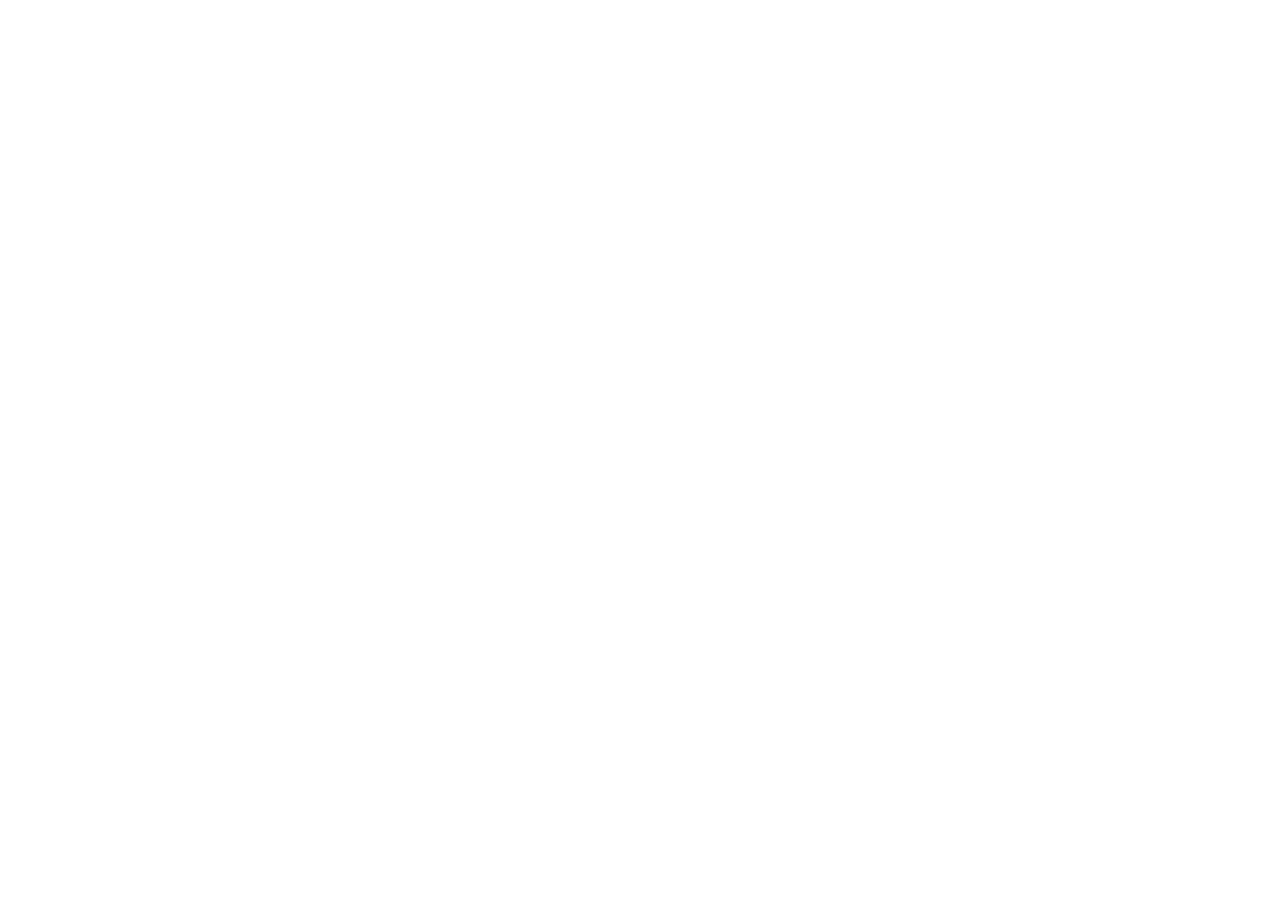
==== home/index.html @ 525e8adb "初始化了项目" ====
<!DOCTYPE html>
<html lang="en">

<head>
    <meta charset="UTF-8">
    <meta name="viewport" content="width=device-width, initial-scale=1.0">
    <title>Document</title>
</head>

<body>

</body>

</html>
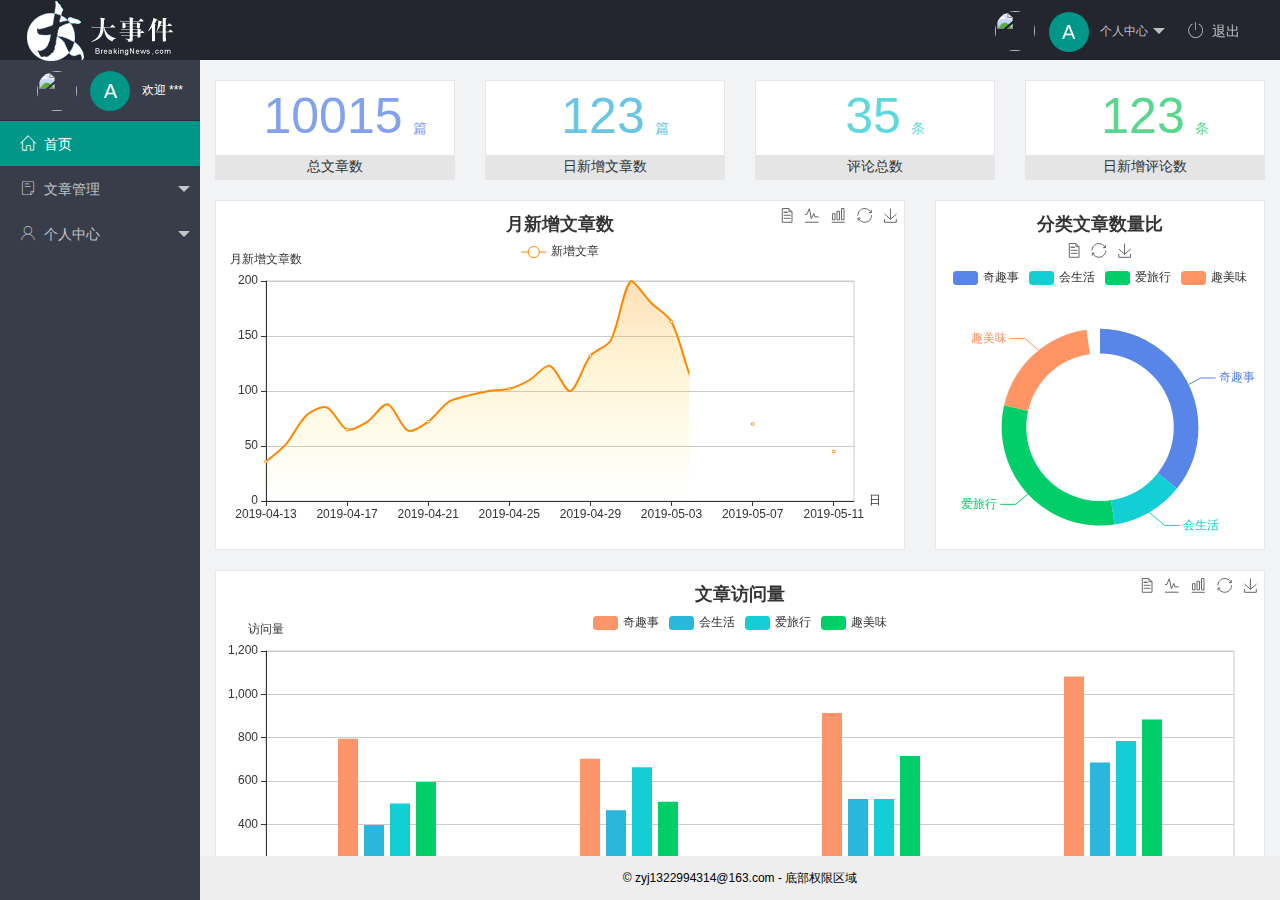
==== commit ba1bebd8: "进行了index的页面构建" ====
--- a/home/index.html
+++ b/home/index.html
@@ -4,11 +4,93 @@
 <head>
     <meta charset="UTF-8">
     <meta name="viewport" content="width=device-width, initial-scale=1.0">
-    <title>Document</title>
+    <title>后台主页</title>
+    <link rel="stylesheet" href="../assets/lib/layui/css/layui.css">
+    <link rel="stylesheet" href="../assets/fonts/iconfont.css">
+    <link rel="stylesheet" href="../assets/css/index.css">
 </head>
 
-<body>
+<body class="layui-layout-body">
+    <div class="layui-layout layui-layout-admin">
+        <div class="layui-header">
+            <div class="layui-logo">
+                <img src="../assets/images/logo.png" alt="">
+            </div>
+            <!-- 头部区域（可配合layui已有的水平导航） -->
 
+            <ul class="layui-nav layui-layout-right">
+                <li class="layui-nav-item">
+                    <a href="javascript:;" class="userinfo">
+                        <img src="http://t.cn/RCzsdCq" class="layui-nav-img">
+                        <span class="text-avatar">A</span>
+                        个人中心
+                    </a>
+                    <dl class="layui-nav-child">
+                        <dd><a href="../user/user_info.html" target="fm">基本资料</a></dd>
+                        <dd><a href=" ">更换头像</a></dd>
+                        <dd><a href="../user/user_pwd.html" target="fm">重置密码</a></dd>
+                    </dl>
+                </li>
+                <li class="layui-nav-item"><a href="javascript:;" id="btnLogout"><span
+                            class="iconfont icon-tuichu"></span>退出</a></li>
+            </ul>
+        </div>
+
+        <div class="layui-side layui-bg-black">
+
+            <div class="layui-side-scroll">
+                <div class="userinfo">
+                    <img src="http://t.cn/RCzsdCq" class="layui-nav-img">
+                    <span class="text-avatar">A</span>
+                    <span id="welcome">欢迎 ***</span>
+                </div>
+                <!-- 左侧导航区域（可配合layui已有的垂直导航） -->
+                <ul class="layui-nav layui-nav-tree" lay-shrink="all">
+                    <li class="layui-nav-item layui-this"><a href="./dashboard.html" target="fm"><span
+                                class="iconfont icon-home"></span>首页</a>
+                    </li>
+                    <li class="layui-nav-item ">
+                        <a class="" href="javascript:;"><span class="iconfont icon-16"></span>文章管理</a>
+                        <dl class="layui-nav-child">
+                            <dd><a href="javascript:;"><i class="layui-icon layui-icon-app"></i>
+                                    文章类别</a></dd>
+                            <dd><a href="javascript:;"><i class="layui-icon layui-icon-list"></i>
+                                    文章列表</a></dd>
+                            <dd><a href="javascript:;"><i class="layui-icon layui-icon-template"></i>
+                                    发布列表</a></dd>
+                        </dl>
+                    </li>
+                    <li class="layui-nav-item">
+                        <a href="javascript:;"><span class="iconfont icon-user"></span>个人中心</a>
+                        <dl class="layui-nav-child">
+                            <dd><a href="../user/user_info.html" target="fm"><i
+                                        class="layui-icon layui-icon-template-1"></i>
+                                    基本资料</a></dd>
+                            <dd><a href="javascript:;"><i class="layui-icon layui-icon-username"></i>
+                                    更换头像</a></dd>
+                            <dd><a href="../user/user_pwd.html" target="fm"><i
+                                        class="layui-icon layui-icon-password"></i>
+                                    重置密码</a></dd>
+                        </dl>
+                    </li>
+                </ul>
+            </div>
+        </div>
+
+        <div class="layui-body">
+            <!-- 内容主体区域 -->
+            <iframe src="./dashboard.html" name="fm" frameborder="0" id="fm"></iframe>
+        </div>
+
+        <div class="layui-footer layui-dibu">
+            <!-- 底部固定区域 -->
+            © zyj1322994314@163.com - 底部权限区域
+        </div>
+    </div>
+    <script src="../assets/lib/layui/layui.all.js"></script>
+    <script src="../assets/lib/jquery.js"></script>
+    <script src="../assets/js/baseApi.js"></script>
+    <script src="../assets/js/index.js"></script>
 </body>
 
 </html>--- a/assets/lib/layui/css/layui.css
+++ b/assets/lib/layui/css/layui.css
@@ -0,0 +1,2 @@
+/** layui-v2.5.5 MIT License By https://www.layui.com */
+ .layui-inline,img{display:inline-block;vertical-align:middle}h1,h2,h3,h4,h5,h6{font-weight:400}.layui-edge,.layui-header,.layui-inline,.layui-main{position:relative}.layui-body,.layui-edge,.layui-elip{overflow:hidden}.layui-btn,.layui-edge,.layui-inline,img{vertical-align:middle}.layui-btn,.layui-disabled,.layui-icon,.layui-unselect{-moz-user-select:none;-webkit-user-select:none;-ms-user-select:none}.layui-elip,.layui-form-checkbox span,.layui-form-pane .layui-form-label{text-overflow:ellipsis;white-space:nowrap}.layui-breadcrumb,.layui-tree-btnGroup{visibility:hidden}blockquote,body,button,dd,div,dl,dt,form,h1,h2,h3,h4,h5,h6,input,li,ol,p,pre,td,textarea,th,ul{margin:0;padding:0;-webkit-tap-highlight-color:rgba(0,0,0,0)}a:active,a:hover{outline:0}img{border:none}li{list-style:none}table{border-collapse:collapse;border-spacing:0}h4,h5,h6{font-size:100%}button,input,optgroup,option,select,textarea{font-family:inherit;font-size:inherit;font-style:inherit;font-weight:inherit;outline:0}pre{white-space:pre-wrap;white-space:-moz-pre-wrap;white-space:-pre-wrap;white-space:-o-pre-wrap;word-wrap:break-word}body{line-height:24px;font:14px Helvetica Neue,Helvetica,PingFang SC,Tahoma,Arial,sans-serif}hr{height:1px;margin:10px 0;border:0;clear:both}a{color:#333;text-decoration:none}a:hover{color:#777}a cite{font-style:normal;*cursor:pointer}.layui-border-box,.layui-border-box *{box-sizing:border-box}.layui-box,.layui-box *{box-sizing:content-box}.layui-clear{clear:both;*zoom:1}.layui-clear:after{content:'\20';clear:both;*zoom:1;display:block;height:0}.layui-inline{*display:inline;*zoom:1}.layui-edge{display:inline-block;width:0;height:0;border-width:6px;border-style:dashed;border-color:transparent}.layui-edge-top{top:-4px;border-bottom-color:#999;border-bottom-style:solid}.layui-edge-right{border-left-color:#999;border-left-style:solid}.layui-edge-bottom{top:2px;border-top-color:#999;border-top-style:solid}.layui-edge-left{border-right-color:#999;border-right-style:solid}.layui-disabled,.layui-disabled:hover{color:#d2d2d2!important;cursor:not-allowed!important}.layui-circle{border-radius:100%}.layui-show{display:block!important}.layui-hide{display:none!important}@font-face{font-family:layui-icon;src:url(../font/iconfont.eot?v=250);src:url(../font/iconfont.eot?v=250#iefix) format('embedded-opentype'),url(../font/iconfont.woff2?v=250) format('woff2'),url(../font/iconfont.woff?v=250) format('woff'),url(../font/iconfont.ttf?v=250) format('truetype'),url(../font/iconfont.svg?v=250#layui-icon) format('svg')}.layui-icon{font-family:layui-icon!important;font-size:16px;font-style:normal;-webkit-font-smoothing:antialiased;-moz-osx-font-smoothing:grayscale}.layui-icon-reply-fill:before{content:"\e611"}.layui-icon-set-fill:before{content:"\e614"}.layui-icon-menu-fill:before{content:"\e60f"}.layui-icon-search:before{content:"\e615"}.layui-icon-share:before{content:"\e641"}.layui-icon-set-sm:before{content:"\e620"}.layui-icon-engine:before{content:"\e628"}.layui-icon-close:before{content:"\1006"}.layui-icon-close-fill:before{content:"\1007"}.layui-icon-chart-screen:before{content:"\e629"}.layui-icon-star:before{content:"\e600"}.layui-icon-circle-dot:before{content:"\e617"}.layui-icon-chat:before{content:"\e606"}.layui-icon-release:before{content:"\e609"}.layui-icon-list:before{content:"\e60a"}.layui-icon-chart:before{content:"\e62c"}.layui-icon-ok-circle:before{content:"\1005"}.layui-icon-layim-theme:before{content:"\e61b"}.layui-icon-table:before{content:"\e62d"}.layui-icon-right:before{content:"\e602"}.layui-icon-left:before{content:"\e603"}.layui-icon-cart-simple:before{content:"\e698"}.layui-icon-face-cry:before{content:"\e69c"}.layui-icon-face-smile:before{content:"\e6af"}.layui-icon-survey:before{content:"\e6b2"}.layui-icon-tree:before{content:"\e62e"}.layui-icon-upload-circle:before{content:"\e62f"}.layui-icon-add-circle:before{content:"\e61f"}.layui-icon-download-circle:before{content:"\e601"}.layui-icon-templeate-1:before{content:"\e630"}.layui-icon-util:before{content:"\e631"}.layui-icon-face-surprised:before{content:"\e664"}.layui-icon-edit:before{content:"\e642"}.layui-icon-speaker:before{content:"\e645"}.layui-icon-down:before{content:"\e61a"}.layui-icon-file:before{content:"\e621"}.layui-icon-layouts:before{content:"\e632"}.layui-icon-rate-half:before{content:"\e6c9"}.layui-icon-add-circle-fine:before{content:"\e608"}.layui-icon-prev-circle:before{content:"\e633"}.layui-icon-read:before{content:"\e705"}.layui-icon-404:before{content:"\e61c"}.layui-icon-carousel:before{content:"\e634"}.layui-icon-help:before{content:"\e607"}.layui-icon-code-circle:before{content:"\e635"}.layui-icon-water:before{content:"\e636"}.layui-icon-username:before{content:"\e66f"}.layui-icon-find-fill:before{content:"\e670"}.layui-icon-about:before{content:"\e60b"}.layui-icon-location:before{content:"\e715"}.layui-icon-up:before{content:"\e619"}.layui-icon-pause:before{content:"\e651"}.layui-icon-date:before{content:"\e637"}.layui-icon-layim-uploadfile:before{content:"\e61d"}.layui-icon-delete:before{content:"\e640"}.layui-icon-play:before{content:"\e652"}.layui-icon-top:before{content:"\e604"}.layui-icon-friends:before{content:"\e612"}.layui-icon-refresh-3:before{content:"\e9aa"}.layui-icon-ok:before{content:"\e605"}.layui-icon-layer:before{content:"\e638"}.layui-icon-face-smile-fine:before{content:"\e60c"}.layui-icon-dollar:before{content:"\e659"}.layui-icon-group:before{content:"\e613"}.layui-icon-layim-download:before{content:"\e61e"}.layui-icon-picture-fine:before{content:"\e60d"}.layui-icon-link:before{content:"\e64c"}.layui-icon-diamond:before{content:"\e735"}.layui-icon-log:before{content:"\e60e"}.layui-icon-rate-solid:before{content:"\e67a"}.layui-icon-fonts-del:before{content:"\e64f"}.layui-icon-unlink:before{content:"\e64d"}.layui-icon-fonts-clear:before{content:"\e639"}.layui-icon-triangle-r:before{content:"\e623"}.layui-icon-circle:before{content:"\e63f"}.layui-icon-radio:before{content:"\e643"}.layui-icon-align-center:before{content:"\e647"}.layui-icon-align-right:before{content:"\e648"}.layui-icon-align-left:before{content:"\e649"}.layui-icon-loading-1:before{content:"\e63e"}.layui-icon-return:before{content:"\e65c"}.layui-icon-fonts-strong:before{content:"\e62b"}.layui-icon-upload:before{content:"\e67c"}.layui-icon-dialogue:before{content:"\e63a"}.layui-icon-video:before{content:"\e6ed"}.layui-icon-headset:before{content:"\e6fc"}.layui-icon-cellphone-fine:before{content:"\e63b"}.layui-icon-add-1:before{content:"\e654"}.layui-icon-face-smile-b:before{content:"\e650"}.layui-icon-fonts-html:before{content:"\e64b"}.layui-icon-form:before{content:"\e63c"}.layui-icon-cart:before{content:"\e657"}.layui-icon-camera-fill:before{content:"\e65d"}.layui-icon-tabs:before{content:"\e62a"}.layui-icon-fonts-code:before{content:"\e64e"}.layui-icon-fire:before{content:"\e756"}.layui-icon-set:before{content:"\e716"}.layui-icon-fonts-u:before{content:"\e646"}.layui-icon-triangle-d:before{content:"\e625"}.layui-icon-tips:before{content:"\e702"}.layui-icon-picture:before{content:"\e64a"}.layui-icon-more-vertical:before{content:"\e671"}.layui-icon-flag:before{content:"\e66c"}.layui-icon-loading:before{content:"\e63d"}.layui-icon-fonts-i:before{content:"\e644"}.layui-icon-refresh-1:before{content:"\e666"}.layui-icon-rmb:before{content:"\e65e"}.layui-icon-home:before{content:"\e68e"}.layui-icon-user:before{content:"\e770"}.layui-icon-notice:before{content:"\e667"}.layui-icon-login-weibo:before{content:"\e675"}.layui-icon-voice:before{content:"\e688"}.layui-icon-upload-drag:before{content:"\e681"}.layui-icon-login-qq:before{content:"\e676"}.layui-icon-snowflake:before{content:"\e6b1"}.layui-icon-file-b:before{content:"\e655"}.layui-icon-template:before{content:"\e663"}.layui-icon-auz:before{content:"\e672"}.layui-icon-console:before{content:"\e665"}.layui-icon-app:before{content:"\e653"}.layui-icon-prev:before{content:"\e65a"}.layui-icon-website:before{content:"\e7ae"}.layui-icon-next:before{content:"\e65b"}.layui-icon-component:before{content:"\e857"}.layui-icon-more:before{content:"\e65f"}.layui-icon-login-wechat:before{content:"\e677"}.layui-icon-shrink-right:before{content:"\e668"}.layui-icon-spread-left:before{content:"\e66b"}.layui-icon-camera:before{content:"\e660"}.layui-icon-note:before{content:"\e66e"}.layui-icon-refresh:before{content:"\e669"}.layui-icon-female:before{content:"\e661"}.layui-icon-male:before{content:"\e662"}.layui-icon-password:before{content:"\e673"}.layui-icon-senior:before{content:"\e674"}.layui-icon-theme:before{content:"\e66a"}.layui-icon-tread:before{content:"\e6c5"}.layui-icon-praise:before{content:"\e6c6"}.layui-icon-star-fill:before{content:"\e658"}.layui-icon-rate:before{content:"\e67b"}.layui-icon-template-1:before{content:"\e656"}.layui-icon-vercode:before{content:"\e679"}.layui-icon-cellphone:before{content:"\e678"}.layui-icon-screen-full:before{content:"\e622"}.layui-icon-screen-restore:before{content:"\e758"}.layui-icon-cols:before{content:"\e610"}.layui-icon-export:before{content:"\e67d"}.layui-icon-print:before{content:"\e66d"}.layui-icon-slider:before{content:"\e714"}.layui-icon-addition:before{content:"\e624"}.layui-icon-subtraction:before{content:"\e67e"}.layui-icon-service:before{content:"\e626"}.layui-icon-transfer:before{content:"\e691"}.layui-main{width:1140px;margin:0 auto}.layui-header{z-index:1000;height:60px}.layui-header a:hover{transition:all .5s;-webkit-transition:all .5s}.layui-side{position:fixed;left:0;top:0;bottom:0;z-index:999;width:200px;overflow-x:hidden}.layui-side-scroll{position:relative;width:220px;height:100%;overflow-x:hidden}.layui-body{position:absolute;left:200px;right:0;top:0;bottom:0;z-index:998;width:auto;overflow-y:auto;box-sizing:border-box}.layui-layout-body{overflow:hidden}.layui-layout-admin .layui-header{background-color:#23262E}.layui-layout-admin .layui-side{top:60px;width:200px;overflow-x:hidden}.layui-layout-admin .layui-body{position:fixed;top:60px;bottom:44px}.layui-layout-admin .layui-main{width:auto;margin:0 15px}.layui-layout-admin .layui-footer{position:fixed;left:200px;right:0;bottom:0;height:44px;line-height:44px;padding:0 15px;background-color:#eee}.layui-layout-admin .layui-logo{position:absolute;left:0;top:0;width:200px;height:100%;line-height:60px;text-align:center;color:#009688;font-size:16px}.layui-layout-admin .layui-header .layui-nav{background:0 0}.layui-layout-left{position:absolute!important;left:200px;top:0}.layui-layout-right{position:absolute!important;right:0;top:0}.layui-container{position:relative;margin:0 auto;padding:0 15px;box-sizing:border-box}.layui-fluid{position:relative;margin:0 auto;padding:0 15px}.layui-row:after,.layui-row:before{content:'';display:block;clear:both}.layui-col-lg1,.layui-col-lg10,.layui-col-lg11,.layui-col-lg12,.layui-col-lg2,.layui-col-lg3,.layui-col-lg4,.layui-col-lg5,.layui-col-lg6,.layui-col-lg7,.layui-col-lg8,.layui-col-lg9,.layui-col-md1,.layui-col-md10,.layui-col-md11,.layui-col-md12,.layui-col-md2,.layui-col-md3,.layui-col-md4,.layui-col-md5,.layui-col-md6,.layui-col-md7,.layui-col-md8,.layui-col-md9,.layui-col-sm1,.layui-col-sm10,.layui-col-sm11,.layui-col-sm12,.layui-col-sm2,.layui-col-sm3,.layui-col-sm4,.layui-col-sm5,.layui-col-sm6,.layui-col-sm7,.layui-col-sm8,.layui-col-sm9,.layui-col-xs1,.layui-col-xs10,.layui-col-xs11,.layui-col-xs12,.layui-col-xs2,.layui-col-xs3,.layui-col-xs4,.layui-col-xs5,.layui-col-xs6,.layui-col-xs7,.layui-col-xs8,.layui-col-xs9{position:relative;display:block;box-sizing:border-box}.layui-col-xs1,.layui-col-xs10,.layui-col-xs11,.layui-col-xs12,.layui-col-xs2,.layui-col-xs3,.layui-col-xs4,.layui-col-xs5,.layui-col-xs6,.layui-col-xs7,.layui-col-xs8,.layui-col-xs9{float:left}.layui-col-xs1{width:8.33333333%}.layui-col-xs2{width:16.66666667%}.layui-col-xs3{width:25%}.layui-col-xs4{width:33.33333333%}.layui-col-xs5{width:41.66666667%}.layui-col-xs6{width:50%}.layui-col-xs7{width:58.33333333%}.layui-col-xs8{width:66.66666667%}.layui-col-xs9{width:75%}.layui-col-xs10{width:83.33333333%}.layui-col-xs11{width:91.66666667%}.layui-col-xs12{width:100%}.layui-col-xs-offset1{margin-left:8.33333333%}.layui-col-xs-offset2{margin-left:16.66666667%}.layui-col-xs-offset3{margin-left:25%}.layui-col-xs-offset4{margin-left:33.33333333%}.layui-col-xs-offset5{margin-left:41.66666667%}.layui-col-xs-offset6{margin-left:50%}.layui-col-xs-offset7{margin-left:58.33333333%}.layui-col-xs-offset8{margin-left:66.66666667%}.layui-col-xs-offset9{margin-left:75%}.layui-col-xs-offset10{margin-left:83.33333333%}.layui-col-xs-offset11{margin-left:91.66666667%}.layui-col-xs-offset12{margin-left:100%}@media screen and (max-width:768px){.layui-hide-xs{display:none!important}.layui-show-xs-block{display:block!important}.layui-show-xs-inline{display:inline!important}.layui-show-xs-inline-block{display:inline-block!important}}@media screen and (min-width:768px){.layui-container{width:750px}.layui-hide-sm{display:none!important}.layui-show-sm-block{display:block!important}.layui-show-sm-inline{display:inline!important}.layui-show-sm-inline-block{display:inline-block!important}.layui-col-sm1,.layui-col-sm10,.layui-col-sm11,.layui-col-sm12,.layui-col-sm2,.layui-col-sm3,.layui-col-sm4,.layui-col-sm5,.layui-col-sm6,.layui-col-sm7,.layui-col-sm8,.layui-col-sm9{float:left}.layui-col-sm1{width:8.33333333%}.layui-col-sm2{width:16.66666667%}.layui-col-sm3{width:25%}.layui-col-sm4{width:33.33333333%}.layui-col-sm5{width:41.66666667%}.layui-col-sm6{width:50%}.layui-col-sm7{width:58.33333333%}.layui-col-sm8{width:66.66666667%}.layui-col-sm9{width:75%}.layui-col-sm10{width:83.33333333%}.layui-col-sm11{width:91.66666667%}.layui-col-sm12{width:100%}.layui-col-sm-offset1{margin-left:8.33333333%}.layui-col-sm-offset2{margin-left:16.66666667%}.layui-col-sm-offset3{margin-left:25%}.layui-col-sm-offset4{margin-left:33.33333333%}.layui-col-sm-offset5{margin-left:41.66666667%}.layui-col-sm-offset6{margin-left:50%}.layui-col-sm-offset7{margin-left:58.33333333%}.layui-col-sm-offset8{margin-left:66.66666667%}.layui-col-sm-offset9{margin-left:75%}.layui-col-sm-offset10{margin-left:83.33333333%}.layui-col-sm-offset11{margin-left:91.66666667%}.layui-col-sm-offset12{margin-left:100%}}@media screen and (min-width:992px){.layui-container{width:970px}.layui-hide-md{display:none!important}.layui-show-md-block{display:block!important}.layui-show-md-inline{display:inline!important}.layui-show-md-inline-block{display:inline-block!important}.layui-col-md1,.layui-col-md10,.layui-col-md11,.layui-col-md12,.layui-col-md2,.layui-col-md3,.layui-col-md4,.layui-col-md5,.layui-col-md6,.layui-col-md7,.layui-col-md8,.layui-col-md9{float:left}.layui-col-md1{width:8.33333333%}.layui-col-md2{width:16.66666667%}.layui-col-md3{width:25%}.layui-col-md4{width:33.33333333%}.layui-col-md5{width:41.66666667%}.layui-col-md6{width:50%}.layui-col-md7{width:58.33333333%}.layui-col-md8{width:66.66666667%}.layui-col-md9{width:75%}.layui-col-md10{width:83.33333333%}.layui-col-md11{width:91.66666667%}.layui-col-md12{width:100%}.layui-col-md-offset1{margin-left:8.33333333%}.layui-col-md-offset2{margin-left:16.66666667%}.layui-col-md-offset3{margin-left:25%}.layui-col-md-offset4{margin-left:33.33333333%}.layui-col-md-offset5{margin-left:41.66666667%}.layui-col-md-offset6{margin-left:50%}.layui-col-md-offset7{margin-left:58.33333333%}.layui-col-md-offset8{margin-left:66.66666667%}.layui-col-md-offset9{margin-left:75%}.layui-col-md-offset10{margin-left:83.33333333%}.layui-col-md-offset11{margin-left:91.66666667%}.layui-col-md-offset12{margin-left:100%}}@media screen and (min-width:1200px){.layui-container{width:1170px}.layui-hide-lg{display:none!important}.layui-show-lg-block{display:block!important}.layui-show-lg-inline{display:inline!important}.layui-show-lg-inline-block{display:inline-block!important}.layui-col-lg1,.layui-col-lg10,.layui-col-lg11,.layui-col-lg12,.layui-col-lg2,.layui-col-lg3,.layui-col-lg4,.layui-col-lg5,.layui-col-lg6,.layui-col-lg7,.layui-col-lg8,.layui-col-lg9{float:left}.layui-col-lg1{width:8.33333333%}.layui-col-lg2{width:16.66666667%}.layui-col-lg3{width:25%}.layui-col-lg4{width:33.33333333%}.layui-col-lg5{width:41.66666667%}.layui-col-lg6{width:50%}.layui-col-lg7{width:58.33333333%}.layui-col-lg8{width:66.66666667%}.layui-col-lg9{width:75%}.layui-col-lg10{width:83.33333333%}.layui-col-lg11{width:91.66666667%}.layui-col-lg12{width:100%}.layui-col-lg-offset1{margin-left:8.33333333%}.layui-col-lg-offset2{margin-left:16.66666667%}.layui-col-lg-offset3{margin-left:25%}.layui-col-lg-offset4{margin-left:33.33333333%}.layui-col-lg-offset5{margin-left:41.66666667%}.layui-col-lg-offset6{margin-left:50%}.layui-col-lg-offset7{margin-left:58.33333333%}.layui-col-lg-offset8{margin-left:66.66666667%}.layui-col-lg-offset9{margin-left:75%}.layui-col-lg-offset10{margin-left:83.33333333%}.layui-col-lg-offset11{margin-left:91.66666667%}.layui-col-lg-offset12{margin-left:100%}}.layui-col-space1{margin:-.5px}.layui-col-space1>*{padding:.5px}.layui-col-space3{margin:-1.5px}.layui-col-space3>*{padding:1.5px}.layui-col-space5{margin:-2.5px}.layui-col-space5>*{padding:2.5px}.layui-col-space8{margin:-3.5px}.layui-col-space8>*{padding:3.5px}.layui-col-space10{margin:-5px}.layui-col-space10>*{padding:5px}.layui-col-space12{margin:-6px}.layui-col-space12>*{padding:6px}.layui-col-space15{margin:-7.5px}.layui-col-space15>*{padding:7.5px}.layui-col-space18{margin:-9px}.layui-col-space18>*{padding:9px}.layui-col-space20{margin:-10px}.layui-col-space20>*{padding:10px}.layui-col-space22{margin:-11px}.layui-col-space22>*{padding:11px}.layui-col-space25{margin:-12.5px}.layui-col-space25>*{padding:12.5px}.layui-col-space30{margin:-15px}.layui-col-space30>*{padding:15px}.layui-btn,.layui-input,.layui-select,.layui-textarea,.layui-upload-button{outline:0;-webkit-appearance:none;transition:all .3s;-webkit-transition:all .3s;box-sizing:border-box}.layui-elem-quote{margin-bottom:10px;padding:15px;line-height:22px;border-left:5px solid #009688;border-radius:0 2px 2px 0;background-color:#f2f2f2}.layui-quote-nm{border-style:solid;border-width:1px 1px 1px 5px;background:0 0}.layui-elem-field{margin-bottom:10px;padding:0;border-width:1px;border-style:solid}.layui-elem-field legend{margin-left:20px;padding:0 10px;font-size:20px;font-weight:300}.layui-field-title{margin:10px 0 20px;border-width:1px 0 0}.layui-field-box{padding:10px 15px}.layui-field-title .layui-field-box{padding:10px 0}.layui-progress{position:relative;height:6px;border-radius:20px;background-color:#e2e2e2}.layui-progress-bar{position:absolute;left:0;top:0;width:0;max-width:100%;height:6px;border-radius:20px;text-align:right;background-color:#5FB878;transition:all .3s;-webkit-transition:all .3s}.layui-progress-big,.layui-progress-big .layui-progress-bar{height:18px;line-height:18px}.layui-progress-text{position:relative;top:-20px;line-height:18px;font-size:12px;color:#666}.layui-progress-big .layui-progress-text{position:static;padding:0 10px;color:#fff}.layui-collapse{border-width:1px;border-style:solid;border-radius:2px}.layui-colla-content,.layui-colla-item{border-top-width:1px;border-top-style:solid}.layui-colla-item:first-child{border-top:none}.layui-colla-title{position:relative;height:42px;line-height:42px;padding:0 15px 0 35px;color:#333;background-color:#f2f2f2;cursor:pointer;font-size:14px;overflow:hidden}.layui-colla-content{display:none;padding:10px 15px;line-height:22px;color:#666}.layui-colla-icon{position:absolute;left:15px;top:0;font-size:14px}.layui-card{margin-bottom:15px;border-radius:2px;background-color:#fff;box-shadow:0 1px 2px 0 rgba(0,0,0,.05)}.layui-card:last-child{margin-bottom:0}.layui-card-header{position:relative;height:42px;line-height:42px;padding:0 15px;border-bottom:1px solid #f6f6f6;color:#333;border-radius:2px 2px 0 0;font-size:14px}.layui-bg-black,.layui-bg-blue,.layui-bg-cyan,.layui-bg-green,.layui-bg-orange,.layui-bg-red{color:#fff!important}.layui-card-body{position:relative;padding:10px 15px;line-height:24px}.layui-card-body[pad15]{padding:15px}.layui-card-body[pad20]{padding:20px}.layui-card-body .layui-table{margin:5px 0}.layui-card .layui-tab{margin:0}.layui-panel-window{position:relative;padding:15px;border-radius:0;border-top:5px solid #E6E6E6;background-color:#fff}.layui-auxiliar-moving{position:fixed;left:0;right:0;top:0;bottom:0;width:100%;height:100%;background:0 0;z-index:9999999999}.layui-form-label,.layui-form-mid,.layui-form-select,.layui-input-block,.layui-input-inline,.layui-textarea{position:relative}.layui-bg-red{background-color:#FF5722!important}.layui-bg-orange{background-color:#FFB800!important}.layui-bg-green{background-color:#009688!important}.layui-bg-cyan{background-color:#2F4056!important}.layui-bg-blue{background-color:#1E9FFF!important}.layui-bg-black{background-color:#393D49!important}.layui-bg-gray{background-color:#eee!important;color:#666!important}.layui-badge-rim,.layui-colla-content,.layui-colla-item,.layui-collapse,.layui-elem-field,.layui-form-pane .layui-form-item[pane],.layui-form-pane .layui-form-label,.layui-input,.layui-layedit,.layui-layedit-tool,.layui-quote-nm,.layui-select,.layui-tab-bar,.layui-tab-card,.layui-tab-title,.layui-tab-title .layui-this:after,.layui-textarea{border-color:#e6e6e6}.layui-timeline-item:before,hr{background-color:#e6e6e6}.layui-text{line-height:22px;font-size:14px;color:#666}.layui-text h1,.layui-text h2,.layui-text h3{font-weight:500;color:#333}.layui-text h1{font-size:30px}.layui-text h2{font-size:24px}.layui-text h3{font-size:18px}.layui-text a:not(.layui-btn){color:#01AAED}.layui-text a:not(.layui-btn):hover{text-decoration:underline}.layui-text ul{padding:5px 0 5px 15px}.layui-text ul li{margin-top:5px;list-style-type:disc}.layui-text em,.layui-word-aux{color:#999!important;padding:0 5px!important}.layui-btn{display:inline-block;height:38px;line-height:38px;padding:0 18px;background-color:#009688;color:#fff;white-space:nowrap;text-align:center;font-size:14px;border:none;border-radius:2px;cursor:pointer}.layui-btn:hover{opacity:.8;filter:alpha(opacity=80);color:#fff}.layui-btn:active{opacity:1;filter:alpha(opacity=100)}.layui-btn+.layui-btn{margin-left:10px}.layui-btn-container{font-size:0}.layui-btn-container .layui-btn{margin-right:10px;margin-bottom:10px}.layui-btn-container .layui-btn+.layui-btn{margin-left:0}.layui-table .layui-btn-container .layui-btn{margin-bottom:9px}.layui-btn-radius{border-radius:100px}.layui-btn .layui-icon{margin-right:3px;font-size:18px;vertical-align:bottom;vertical-align:middle\9}.layui-btn-primary{border:1px solid #C9C9C9;background-color:#fff;color:#555}.layui-btn-primary:hover{border-color:#009688;color:#333}.layui-btn-normal{background-color:#1E9FFF}.layui-btn-warm{background-color:#FFB800}.layui-btn-danger{background-color:#FF5722}.layui-btn-checked{background-color:#5FB878}.layui-btn-disabled,.layui-btn-disabled:active,.layui-btn-disabled:hover{border:1px solid #e6e6e6;background-color:#FBFBFB;color:#C9C9C9;cursor:not-allowed;opacity:1}.layui-btn-lg{height:44px;line-height:44px;padding:0 25px;font-size:16px}.layui-btn-sm{height:30px;line-height:30px;padding:0 10px;font-size:12px}.layui-btn-sm i{font-size:16px!important}.layui-btn-xs{height:22px;line-height:22px;padding:0 5px;font-size:12px}.layui-btn-xs i{font-size:14px!important}.layui-btn-group{display:inline-block;vertical-align:middle;font-size:0}.layui-btn-group .layui-btn{margin-left:0!important;margin-right:0!important;border-left:1px solid rgba(255,255,255,.5);border-radius:0}.layui-btn-group .layui-btn-primary{border-left:none}.layui-btn-group .layui-btn-primary:hover{border-color:#C9C9C9;color:#009688}.layui-btn-group .layui-btn:first-child{border-left:none;border-radius:2px 0 0 2px}.layui-btn-group .layui-btn-primary:first-child{border-left:1px solid #c9c9c9}.layui-btn-group .layui-btn:last-child{border-radius:0 2px 2px 0}.layui-btn-group .layui-btn+.layui-btn{margin-left:0}.layui-btn-group+.layui-btn-group{margin-left:10px}.layui-btn-fluid{width:100%}.layui-input,.layui-select,.layui-textarea{height:38px;line-height:1.3;line-height:38px\9;border-width:1px;border-style:solid;background-color:#fff;border-radius:2px}.layui-input::-webkit-input-placeholder,.layui-select::-webkit-input-placeholder,.layui-textarea::-webkit-input-placeholder{line-height:1.3}.layui-input,.layui-textarea{display:block;width:100%;padding-left:10px}.layui-input:hover,.layui-textarea:hover{border-color:#D2D2D2!important}.layui-input:focus,.layui-textarea:focus{border-color:#C9C9C9!important}.layui-textarea{min-height:100px;height:auto;line-height:20px;padding:6px 10px;resize:vertical}.layui-select{padding:0 10px}.layui-form input[type=checkbox],.layui-form input[type=radio],.layui-form select{display:none}.layui-form [lay-ignore]{display:initial}.layui-form-item{margin-bottom:15px;clear:both;*zoom:1}.layui-form-item:after{content:'\20';clear:both;*zoom:1;display:block;height:0}.layui-form-label{float:left;display:block;padding:9px 15px;width:80px;font-weight:400;line-height:20px;text-align:right}.layui-form-label-col{display:block;float:none;padding:9px 0;line-height:20px;text-align:left}.layui-form-item .layui-inline{margin-bottom:5px;margin-right:10px}.layui-input-block{margin-left:110px;min-height:36px}.layui-input-inline{display:inline-block;vertical-align:middle}.layui-form-item .layui-input-inline{float:left;width:190px;margin-right:10px}.layui-form-text .layui-input-inline{width:auto}.layui-form-mid{float:left;display:block;padding:9px 0!important;line-height:20px;margin-right:10px}.layui-form-danger+.layui-form-select .layui-input,.layui-form-danger:focus{border-color:#FF5722!important}.layui-form-select .layui-input{padding-right:30px;cursor:pointer}.layui-form-select .layui-edge{position:absolute;right:10px;top:50%;margin-top:-3px;cursor:pointer;border-width:6px;border-top-color:#c2c2c2;border-top-style:solid;transition:all .3s;-webkit-transition:all .3s}.layui-form-select dl{display:none;position:absolute;left:0;top:42px;padding:5px 0;z-index:899;min-width:100%;border:1px solid #d2d2d2;max-height:300px;overflow-y:auto;background-color:#fff;border-radius:2px;box-shadow:0 2px 4px rgba(0,0,0,.12);box-sizing:border-box}.layui-form-select dl dd,.layui-form-select dl dt{padding:0 10px;line-height:36px;white-space:nowrap;overflow:hidden;text-overflow:ellipsis}.layui-form-select dl dt{font-size:12px;color:#999}.layui-form-select dl dd{cursor:pointer}.layui-form-select dl dd:hover{background-color:#f2f2f2;-webkit-transition:.5s all;transition:.5s all}.layui-form-select .layui-select-group dd{padding-left:20px}.layui-form-select dl dd.layui-select-tips{padding-left:10px!important;color:#999}.layui-form-select dl dd.layui-this{background-color:#5FB878;color:#fff}.layui-form-checkbox,.layui-form-select dl dd.layui-disabled{background-color:#fff}.layui-form-selected dl{display:block}.layui-form-checkbox,.layui-form-checkbox *,.layui-form-switch{display:inline-block;vertical-align:middle}.layui-form-selected .layui-edge{margin-top:-9px;-webkit-transform:rotate(180deg);transform:rotate(180deg);margin-top:-3px\9}:root .layui-form-selected .layui-edge{margin-top:-9px\0/IE9}.layui-form-selectup dl{top:auto;bottom:42px}.layui-select-none{margin:5px 0;text-align:center;color:#999}.layui-select-disabled .layui-disabled{border-color:#eee!important}.layui-select-disabled .layui-edge{border-top-color:#d2d2d2}.layui-form-checkbox{position:relative;height:30px;line-height:30px;margin-right:10px;padding-right:30px;cursor:pointer;font-size:0;-webkit-transition:.1s linear;transition:.1s linear;box-sizing:border-box}.layui-form-checkbox span{padding:0 10px;height:100%;font-size:14px;border-radius:2px 0 0 2px;background-color:#d2d2d2;color:#fff;overflow:hidden}.layui-form-checkbox:hover span{background-color:#c2c2c2}.layui-form-checkbox i{position:absolute;right:0;top:0;width:30px;height:28px;border:1px solid #d2d2d2;border-left:none;border-radius:0 2px 2px 0;color:#fff;font-size:20px;text-align:center}.layui-form-checkbox:hover i{border-color:#c2c2c2;color:#c2c2c2}.layui-form-checked,.layui-form-checked:hover{border-color:#5FB878}.layui-form-checked span,.layui-form-checked:hover span{background-color:#5FB878}.layui-form-checked i,.layui-form-checked:hover i{color:#5FB878}.layui-form-item .layui-form-checkbox{margin-top:4px}.layui-form-checkbox[lay-skin=primary]{height:auto!important;line-height:normal!important;min-width:18px;min-height:18px;border:none!important;margin-right:0;padding-left:28px;padding-right:0;background:0 0}.layui-form-checkbox[lay-skin=primary] span{padding-left:0;padding-right:15px;line-height:18px;background:0 0;color:#666}.layui-form-checkbox[lay-skin=primary] i{right:auto;left:0;width:16px;height:16px;line-height:16px;border:1px solid #d2d2d2;font-size:12px;border-radius:2px;background-color:#fff;-webkit-transition:.1s linear;transition:.1s linear}.layui-form-checkbox[lay-skin=primary]:hover i{border-color:#5FB878;color:#fff}.layui-form-checked[lay-skin=primary] i{border-color:#5FB878!important;background-color:#5FB878;color:#fff}.layui-checkbox-disbaled[lay-skin=primary] span{background:0 0!important;color:#c2c2c2}.layui-checkbox-disbaled[lay-skin=primary]:hover i{border-color:#d2d2d2}.layui-form-item .layui-form-checkbox[lay-skin=primary]{margin-top:10px}.layui-form-switch{position:relative;height:22px;line-height:22px;min-width:35px;padding:0 5px;margin-top:8px;border:1px solid #d2d2d2;border-radius:20px;cursor:pointer;background-color:#fff;-webkit-transition:.1s linear;transition:.1s linear}.layui-form-switch i{position:absolute;left:5px;top:3px;width:16px;height:16px;border-radius:20px;background-color:#d2d2d2;-webkit-transition:.1s linear;transition:.1s linear}.layui-form-switch em{position:relative;top:0;width:25px;margin-left:21px;padding:0!important;text-align:center!important;color:#999!important;font-style:normal!important;font-size:12px}.layui-form-onswitch{border-color:#5FB878;background-color:#5FB878}.layui-checkbox-disbaled,.layui-checkbox-disbaled i{border-color:#e2e2e2!important}.layui-form-onswitch i{left:100%;margin-left:-21px;background-color:#fff}.layui-form-onswitch em{margin-left:5px;margin-right:21px;color:#fff!important}.layui-checkbox-disbaled span{background-color:#e2e2e2!important}.layui-checkbox-disbaled:hover i{color:#fff!important}[lay-radio]{display:none}.layui-form-radio,.layui-form-radio *{display:inline-block;vertical-align:middle}.layui-form-radio{line-height:28px;margin:6px 10px 0 0;padding-right:10px;cursor:pointer;font-size:0}.layui-form-radio *{font-size:14px}.layui-form-radio>i{margin-right:8px;font-size:22px;color:#c2c2c2}.layui-form-radio>i:hover,.layui-form-radioed>i{color:#5FB878}.layui-radio-disbaled>i{color:#e2e2e2!important}.layui-form-pane .layui-form-label{width:110px;padding:8px 15px;height:38px;line-height:20px;border-width:1px;border-style:solid;border-radius:2px 0 0 2px;text-align:center;background-color:#FBFBFB;overflow:hidden;box-sizing:border-box}.layui-form-pane .layui-input-inline{margin-left:-1px}.layui-form-pane .layui-input-block{margin-left:110px;left:-1px}.layui-form-pane .layui-input{border-radius:0 2px 2px 0}.layui-form-pane .layui-form-text .layui-form-label{float:none;width:100%;border-radius:2px;box-sizing:border-box;text-align:left}.layui-form-pane .layui-form-text .layui-input-inline{display:block;margin:0;top:-1px;clear:both}.layui-form-pane .layui-form-text .layui-input-block{margin:0;left:0;top:-1px}.layui-form-pane .layui-form-text .layui-textarea{min-height:100px;border-radius:0 0 2px 2px}.layui-form-pane .layui-form-checkbox{margin:4px 0 4px 10px}.layui-form-pane .layui-form-radio,.layui-form-pane .layui-form-switch{margin-top:6px;margin-left:10px}.layui-form-pane .layui-form-item[pane]{position:relative;border-width:1px;border-style:solid}.layui-form-pane .layui-form-item[pane] .layui-form-label{position:absolute;left:0;top:0;height:100%;border-width:0 1px 0 0}.layui-form-pane .layui-form-item[pane] .layui-input-inline{margin-left:110px}@media screen and (max-width:450px){.layui-form-item .layui-form-label{text-overflow:ellipsis;overflow:hidden;white-space:nowrap}.layui-form-item .layui-inline{display:block;margin-right:0;margin-bottom:20px;clear:both}.layui-form-item .layui-inline:after{content:'\20';clear:both;display:block;height:0}.layui-form-item .layui-input-inline{display:block;float:none;left:-3px;width:auto;margin:0 0 10px 112px}.layui-form-item .layui-input-inline+.layui-form-mid{margin-left:110px;top:-5px;padding:0}.layui-form-item .layui-form-checkbox{margin-right:5px;margin-bottom:5px}}.layui-layedit{border-width:1px;border-style:solid;border-radius:2px}.layui-layedit-tool{padding:3px 5px;border-bottom-width:1px;border-bottom-style:solid;font-size:0}.layedit-tool-fixed{position:fixed;top:0;border-top:1px solid #e2e2e2}.layui-layedit-tool .layedit-tool-mid,.layui-layedit-tool .layui-icon{display:inline-block;vertical-align:middle;text-align:center;font-size:14px}.layui-layedit-tool .layui-icon{position:relative;width:32px;height:30px;line-height:30px;margin:3px 5px;color:#777;cursor:pointer;border-radius:2px}.layui-layedit-tool .layui-icon:hover{color:#393D49}.layui-layedit-tool .layui-icon:active{color:#000}.layui-layedit-tool .layedit-tool-active{background-color:#e2e2e2;color:#000}.layui-layedit-tool .layui-disabled,.layui-layedit-tool .layui-disabled:hover{color:#d2d2d2;cursor:not-allowed}.layui-layedit-tool .layedit-tool-mid{width:1px;height:18px;margin:0 10px;background-color:#d2d2d2}.layedit-tool-html{width:50px!important;font-size:30px!important}.layedit-tool-b,.layedit-tool-code,.layedit-tool-help{font-size:16px!important}.layedit-tool-d,.layedit-tool-face,.layedit-tool-image,.layedit-tool-unlink{font-size:18px!important}.layedit-tool-image input{position:absolute;font-size:0;left:0;top:0;width:100%;height:100%;opacity:.01;filter:Alpha(opacity=1);cursor:pointer}.layui-layedit-iframe iframe{display:block;width:100%}#LAY_layedit_code{overflow:hidden}.layui-laypage{display:inline-block;*display:inline;*zoom:1;vertical-align:middle;margin:10px 0;font-size:0}.layui-laypage>a:first-child,.layui-laypage>a:first-child em{border-radius:2px 0 0 2px}.layui-laypage>a:last-child,.layui-laypage>a:last-child em{border-radius:0 2px 2px 0}.layui-laypage>:first-child{margin-left:0!important}.layui-laypage>:last-child{margin-right:0!important}.layui-laypage a,.layui-laypage button,.layui-laypage input,.layui-laypage select,.layui-laypage span{border:1px solid #e2e2e2}.layui-laypage a,.layui-laypage span{display:inline-block;*display:inline;*zoom:1;vertical-align:middle;padding:0 15px;height:28px;line-height:28px;margin:0 -1px 5px 0;background-color:#fff;color:#333;font-size:12px}.layui-flow-more a *,.layui-laypage input,.layui-table-view select[lay-ignore]{display:inline-block}.layui-laypage a:hover{color:#009688}.layui-laypage em{font-style:normal}.layui-laypage .layui-laypage-spr{color:#999;font-weight:700}.layui-laypage a{text-decoration:none}.layui-laypage .layui-laypage-curr{position:relative}.layui-laypage .layui-laypage-curr em{position:relative;color:#fff}.layui-laypage .layui-laypage-curr .layui-laypage-em{position:absolute;left:-1px;top:-1px;padding:1px;width:100%;height:100%;background-color:#009688}.layui-laypage-em{border-radius:2px}.layui-laypage-next em,.layui-laypage-prev em{font-family:Sim sun;font-size:16px}.layui-laypage .layui-laypage-count,.layui-laypage .layui-laypage-limits,.layui-laypage .layui-laypage-refresh,.layui-laypage .layui-laypage-skip{margin-left:10px;margin-right:10px;padding:0;border:none}.layui-laypage .layui-laypage-limits,.layui-laypage .layui-laypage-refresh{vertical-align:top}.layui-laypage .layui-laypage-refresh i{font-size:18px;cursor:pointer}.layui-laypage select{height:22px;padding:3px;border-radius:2px;cursor:pointer}.layui-laypage .layui-laypage-skip{height:30px;line-height:30px;color:#999}.layui-laypage button,.layui-laypage input{height:30px;line-height:30px;border-radius:2px;vertical-align:top;background-color:#fff;box-sizing:border-box}.layui-laypage input{width:40px;margin:0 10px;padding:0 3px;text-align:center}.layui-laypage input:focus,.layui-laypage select:focus{border-color:#009688!important}.layui-laypage button{margin-left:10px;padding:0 10px;cursor:pointer}.layui-table,.layui-table-view{margin:10px 0}.layui-flow-more{margin:10px 0;text-align:center;color:#999;font-size:14px}.layui-flow-more a{height:32px;line-height:32px}.layui-flow-more a *{vertical-align:top}.layui-flow-more a cite{padding:0 20px;border-radius:3px;background-color:#eee;color:#333;font-style:normal}.layui-flow-more a cite:hover{opacity:.8}.layui-flow-more a i{font-size:30px;color:#737383}.layui-table{width:100%;background-color:#fff;color:#666}.layui-table tr{transition:all .3s;-webkit-transition:all .3s}.layui-table th{text-align:left;font-weight:400}.layui-table tbody tr:hover,.layui-table thead tr,.layui-table-click,.layui-table-header,.layui-table-hover,.layui-table-mend,.layui-table-patch,.layui-table-tool,.layui-table-total,.layui-table-total tr,.layui-table[lay-even] tr:nth-child(even){background-color:#f2f2f2}.layui-table td,.layui-table th,.layui-table-col-set,.layui-table-fixed-r,.layui-table-grid-down,.layui-table-header,.layui-table-page,.layui-table-tips-main,.layui-table-tool,.layui-table-total,.layui-table-view,.layui-table[lay-skin=line],.layui-table[lay-skin=row]{border-width:1px;border-style:solid;border-color:#e6e6e6}.layui-table td,.layui-table th{position:relative;padding:9px 15px;min-height:20px;line-height:20px;font-size:14px}.layui-table[lay-skin=line] td,.layui-table[lay-skin=line] th{border-width:0 0 1px}.layui-table[lay-skin=row] td,.layui-table[lay-skin=row] th{border-width:0 1px 0 0}.layui-table[lay-skin=nob] td,.layui-table[lay-skin=nob] th{border:none}.layui-table img{max-width:100px}.layui-table[lay-size=lg] td,.layui-table[lay-size=lg] th{padding:15px 30px}.layui-table-view .layui-table[lay-size=lg] .layui-table-cell{height:40px;line-height:40px}.layui-table[lay-size=sm] td,.layui-table[lay-size=sm] th{font-size:12px;padding:5px 10px}.layui-table-view .layui-table[lay-size=sm] .layui-table-cell{height:20px;line-height:20px}.layui-table[lay-data]{display:none}.layui-table-box{position:relative;overflow:hidden}.layui-table-view .layui-table{position:relative;width:auto;margin:0}.layui-table-view .layui-table[lay-skin=line]{border-width:0 1px 0 0}.layui-table-view .layui-table[lay-skin=row]{border-width:0 0 1px}.layui-table-view .layui-table td,.layui-table-view .layui-table th{padding:5px 0;border-top:none;border-left:none}.layui-table-view .layui-table th.layui-unselect .layui-table-cell span{cursor:pointer}.layui-table-view .layui-table td{cursor:default}.layui-table-view .layui-table td[data-edit=text]{cursor:text}.layui-table-view .layui-form-checkbox[lay-skin=primary] i{width:18px;height:18px}.layui-table-view .layui-form-radio{line-height:0;padding:0}.layui-table-view .layui-form-radio>i{margin:0;font-size:20px}.layui-table-init{position:absolute;left:0;top:0;width:100%;height:100%;text-align:center;z-index:110}.layui-table-init .layui-icon{position:absolute;left:50%;top:50%;margin:-15px 0 0 -15px;font-size:30px;color:#c2c2c2}.layui-table-header{border-width:0 0 1px;overflow:hidden}.layui-table-header .layui-table{margin-bottom:-1px}.layui-table-tool .layui-inline[lay-event]{position:relative;width:26px;height:26px;padding:5px;line-height:16px;margin-right:10px;text-align:center;color:#333;border:1px solid #ccc;cursor:pointer;-webkit-transition:.5s all;transition:.5s all}.layui-table-tool .layui-inline[lay-event]:hover{border:1px solid #999}.layui-table-tool-temp{padding-right:120px}.layui-table-tool-self{position:absolute;right:17px;top:10px}.layui-table-tool .layui-table-tool-self .layui-inline[lay-event]{margin:0 0 0 10px}.layui-table-tool-panel{position:absolute;top:29px;left:-1px;padding:5px 0;min-width:150px;min-height:40px;border:1px solid #d2d2d2;text-align:left;overflow-y:auto;background-color:#fff;box-shadow:0 2px 4px rgba(0,0,0,.12)}.layui-table-cell,.layui-table-tool-panel li{overflow:hidden;text-overflow:ellipsis;white-space:nowrap}.layui-table-tool-panel li{padding:0 10px;line-height:30px;-webkit-transition:.5s all;transition:.5s all}.layui-table-tool-panel li .layui-form-checkbox[lay-skin=primary]{width:100%;padding-left:28px}.layui-table-tool-panel li:hover{background-color:#f2f2f2}.layui-table-tool-panel li .layui-form-checkbox[lay-skin=primary] i{position:absolute;left:0;top:0}.layui-table-tool-panel li .layui-form-checkbox[lay-skin=primary] span{padding:0}.layui-table-tool .layui-table-tool-self .layui-table-tool-panel{left:auto;right:-1px}.layui-table-col-set{position:absolute;right:0;top:0;width:20px;height:100%;border-width:0 0 0 1px;background-color:#fff}.layui-table-sort{width:10px;height:20px;margin-left:5px;cursor:pointer!important}.layui-table-sort .layui-edge{position:absolute;left:5px;border-width:5px}.layui-table-sort .layui-table-sort-asc{top:3px;border-top:none;border-bottom-style:solid;border-bottom-color:#b2b2b2}.layui-table-sort .layui-table-sort-asc:hover{border-bottom-color:#666}.layui-table-sort .layui-table-sort-desc{bottom:5px;border-bottom:none;border-top-style:solid;border-top-color:#b2b2b2}.layui-table-sort .layui-table-sort-desc:hover{border-top-color:#666}.layui-table-sort[lay-sort=asc] .layui-table-sort-asc{border-bottom-color:#000}.layui-table-sort[lay-sort=desc] .layui-table-sort-desc{border-top-color:#000}.layui-table-cell{height:28px;line-height:28px;padding:0 15px;position:relative;box-sizing:border-box}.layui-table-cell .layui-form-checkbox[lay-skin=primary]{top:-1px;padding:0}.layui-table-cell .layui-table-link{color:#01AAED}.laytable-cell-checkbox,.laytable-cell-numbers,.laytable-cell-radio,.laytable-cell-space{padding:0;text-align:center}.layui-table-body{position:relative;overflow:auto;margin-right:-1px;margin-bottom:-1px}.layui-table-body .layui-none{line-height:26px;padding:15px;text-align:center;color:#999}.layui-table-fixed{position:absolute;left:0;top:0;z-index:101}.layui-table-fixed .layui-table-body{overflow:hidden}.layui-table-fixed-l{box-shadow:0 -1px 8px rgba(0,0,0,.08)}.layui-table-fixed-r{left:auto;right:-1px;border-width:0 0 0 1px;box-shadow:-1px 0 8px rgba(0,0,0,.08)}.layui-table-fixed-r .layui-table-header{position:relative;overflow:visible}.layui-table-mend{position:absolute;right:-49px;top:0;height:100%;width:50px}.layui-table-tool{position:relative;z-index:890;width:100%;min-height:50px;line-height:30px;padding:10px 15px;border-width:0 0 1px}.layui-table-tool .layui-btn-container{margin-bottom:-10px}.layui-table-page,.layui-table-total{border-width:1px 0 0;margin-bottom:-1px;overflow:hidden}.layui-table-page{position:relative;width:100%;padding:7px 7px 0;height:41px;font-size:12px;white-space:nowrap}.layui-table-page>div{height:26px}.layui-table-page .layui-laypage{margin:0}.layui-table-page .layui-laypage a,.layui-table-page .layui-laypage span{height:26px;line-height:26px;margin-bottom:10px;border:none;background:0 0}.layui-table-page .layui-laypage a,.layui-table-page .layui-laypage span.layui-laypage-curr{padding:0 12px}.layui-table-page .layui-laypage span{margin-left:0;padding:0}.layui-table-page .layui-laypage .layui-laypage-prev{margin-left:-7px!important}.layui-table-page .layui-laypage .layui-laypage-curr .layui-laypage-em{left:0;top:0;padding:0}.layui-table-page .layui-laypage button,.layui-table-page .layui-laypage input{height:26px;line-height:26px}.layui-table-page .layui-laypage input{width:40px}.layui-table-page .layui-laypage button{padding:0 10px}.layui-table-page select{height:18px}.layui-table-patch .layui-table-cell{padding:0;width:30px}.layui-table-edit{position:absolute;left:0;top:0;width:100%;height:100%;padding:0 14px 1px;border-radius:0;box-shadow:1px 1px 20px rgba(0,0,0,.15)}.layui-table-edit:focus{border-color:#5FB878!important}select.layui-table-edit{padding:0 0 0 10px;border-color:#C9C9C9}.layui-table-view .layui-form-checkbox,.layui-table-view .layui-form-radio,.layui-table-view .layui-form-switch{top:0;margin:0;box-sizing:content-box}.layui-table-view .layui-form-checkbox{top:-1px;height:26px;line-height:26px}.layui-table-view .layui-form-checkbox i{height:26px}.layui-table-grid .layui-table-cell{overflow:visible}.layui-table-grid-down{position:absolute;top:0;right:0;width:26px;height:100%;padding:5px 0;border-width:0 0 0 1px;text-align:center;background-color:#fff;color:#999;cursor:pointer}.layui-table-grid-down .layui-icon{position:absolute;top:50%;left:50%;margin:-8px 0 0 -8px}.layui-table-grid-down:hover{background-color:#fbfbfb}body .layui-table-tips .layui-layer-content{background:0 0;padding:0;box-shadow:0 1px 6px rgba(0,0,0,.12)}.layui-table-tips-main{margin:-44px 0 0 -1px;max-height:150px;padding:8px 15px;font-size:14px;overflow-y:scroll;background-color:#fff;color:#666}.layui-table-tips-c{position:absolute;right:-3px;top:-13px;width:20px;height:20px;padding:3px;cursor:pointer;background-color:#666;border-radius:50%;color:#fff}.layui-table-tips-c:hover{background-color:#777}.layui-table-tips-c:before{position:relative;right:-2px}.layui-upload-file{display:none!important;opacity:.01;filter:Alpha(opacity=1)}.layui-upload-drag,.layui-upload-form,.layui-upload-wrap{display:inline-block}.layui-upload-list{margin:10px 0}.layui-upload-choose{padding:0 10px;color:#999}.layui-upload-drag{position:relative;padding:30px;border:1px dashed #e2e2e2;background-color:#fff;text-align:center;cursor:pointer;color:#999}.layui-upload-drag .layui-icon{font-size:50px;color:#009688}.layui-upload-drag[lay-over]{border-color:#009688}.layui-upload-iframe{position:absolute;width:0;height:0;border:0;visibility:hidden}.layui-upload-wrap{position:relative;vertical-align:middle}.layui-upload-wrap .layui-upload-file{display:block!important;position:absolute;left:0;top:0;z-index:10;font-size:100px;width:100%;height:100%;opacity:.01;filter:Alpha(opacity=1);cursor:pointer}.layui-transfer-active,.layui-transfer-box{display:inline-block;vertical-align:middle}.layui-transfer-box,.layui-transfer-header,.layui-transfer-search{border-width:0;border-style:solid;border-color:#e6e6e6}.layui-transfer-box{position:relative;border-width:1px;width:200px;height:360px;border-radius:2px;background-color:#fff}.layui-transfer-box .layui-form-checkbox{width:100%;margin:0!important}.layui-transfer-header{height:38px;line-height:38px;padding:0 10px;border-bottom-width:1px}.layui-transfer-search{position:relative;padding:10px;border-bottom-width:1px}.layui-transfer-search .layui-input{height:32px;padding-left:30px;font-size:12px}.layui-transfer-search .layui-icon-search{position:absolute;left:20px;top:50%;margin-top:-8px;color:#666}.layui-transfer-active{margin:0 15px}.layui-transfer-active .layui-btn{display:block;margin:0;padding:0 15px;background-color:#5FB878;border-color:#5FB878;color:#fff}.layui-transfer-active .layui-btn-disabled{background-color:#FBFBFB;border-color:#e6e6e6;color:#C9C9C9}.layui-transfer-active .layui-btn:first-child{margin-bottom:15px}.layui-transfer-active .layui-btn .layui-icon{margin:0;font-size:14px!important}.layui-transfer-data{padding:5px 0;overflow:auto}.layui-transfer-data li{height:32px;line-height:32px;padding:0 10px}.layui-transfer-data li:hover{background-color:#f2f2f2;transition:.5s all}.layui-transfer-data .layui-none{padding:15px 10px;text-align:center;color:#999}.layui-nav{position:relative;padding:0 20px;background-color:#393D49;color:#fff;border-radius:2px;font-size:0;box-sizing:border-box}.layui-nav *{font-size:14px}.layui-nav .layui-nav-item{position:relative;display:inline-block;*display:inline;*zoom:1;vertical-align:middle;line-height:60px}.layui-nav .layui-nav-item a{display:block;padding:0 20px;color:#fff;color:rgba(255,255,255,.7);transition:all .3s;-webkit-transition:all .3s}.layui-nav .layui-this:after,.layui-nav-bar,.layui-nav-tree .layui-nav-itemed:after{position:absolute;left:0;top:0;width:0;height:5px;background-color:#5FB878;transition:all .2s;-webkit-transition:all .2s}.layui-nav-bar{z-index:1000}.layui-nav .layui-nav-item a:hover,.layui-nav .layui-this a{color:#fff}.layui-nav .layui-this:after{content:'';top:auto;bottom:0;width:100%}.layui-nav-img{width:30px;height:30px;margin-right:10px;border-radius:50%}.layui-nav .layui-nav-more{content:'';width:0;height:0;border-style:solid dashed dashed;border-color:#fff transparent transparent;overflow:hidden;cursor:pointer;transition:all .2s;-webkit-transition:all .2s;position:absolute;top:50%;right:3px;margin-top:-3px;border-width:6px;border-top-color:rgba(255,255,255,.7)}.layui-nav .layui-nav-mored,.layui-nav-itemed>a .layui-nav-more{margin-top:-9px;border-style:dashed dashed solid;border-color:transparent transparent #fff}.layui-nav-child{display:none;position:absolute;left:0;top:65px;min-width:100%;line-height:36px;padding:5px 0;box-shadow:0 2px 4px rgba(0,0,0,.12);border:1px solid #d2d2d2;background-color:#fff;z-index:100;border-radius:2px;white-space:nowrap}.layui-nav .layui-nav-child a{color:#333}.layui-nav .layui-nav-child a:hover{background-color:#f2f2f2;color:#000}.layui-nav-child dd{position:relative}.layui-nav .layui-nav-child dd.layui-this a,.layui-nav-child dd.layui-this{background-color:#5FB878;color:#fff}.layui-nav-child dd.layui-this:after{display:none}.layui-nav-tree{width:200px;padding:0}.layui-nav-tree .layui-nav-item{display:block;width:100%;line-height:45px}.layui-nav-tree .layui-nav-item a{position:relative;height:45px;line-height:45px;text-overflow:ellipsis;overflow:hidden;white-space:nowrap}.layui-nav-tree .layui-nav-item a:hover{background-color:#4E5465}.layui-nav-tree .layui-nav-bar{width:5px;height:0;background-color:#009688}.layui-nav-tree .layui-nav-child dd.layui-this,.layui-nav-tree .layui-nav-child dd.layui-this a,.layui-nav-tree .layui-this,.layui-nav-tree .layui-this>a,.layui-nav-tree .layui-this>a:hover{background-color:#009688;color:#fff}.layui-nav-tree .layui-this:after{display:none}.layui-nav-itemed>a,.layui-nav-tree .layui-nav-title a,.layui-nav-tree .layui-nav-title a:hover{color:#fff!important}.layui-nav-tree .layui-nav-child{position:relative;z-index:0;top:0;border:none;box-shadow:none}.layui-nav-tree .layui-nav-child a{height:40px;line-height:40px;color:#fff;color:rgba(255,255,255,.7)}.layui-nav-tree .layui-nav-child,.layui-nav-tree .layui-nav-child a:hover{background:0 0;color:#fff}.layui-nav-tree .layui-nav-more{right:10px}.layui-nav-itemed>.layui-nav-child{display:block;padding:0;background-color:rgba(0,0,0,.3)!important}.layui-nav-itemed>.layui-nav-child>.layui-this>.layui-nav-child{display:block}.layui-nav-side{position:fixed;top:0;bottom:0;left:0;overflow-x:hidden;z-index:999}.layui-bg-blue .layui-nav-bar,.layui-bg-blue .layui-nav-itemed:after,.layui-bg-blue .layui-this:after{background-color:#93D1FF}.layui-bg-blue .layui-nav-child dd.layui-this{background-color:#1E9FFF}.layui-bg-blue .layui-nav-itemed>a,.layui-nav-tree.layui-bg-blue .layui-nav-title a,.layui-nav-tree.layui-bg-blue .layui-nav-title a:hover{background-color:#007DDB!important}.layui-breadcrumb{font-size:0}.layui-breadcrumb>*{font-size:14px}.layui-breadcrumb a{color:#999!important}.layui-breadcrumb a:hover{color:#5FB878!important}.layui-breadcrumb a cite{color:#666;font-style:normal}.layui-breadcrumb span[lay-separator]{margin:0 10px;color:#999}.layui-tab{margin:10px 0;text-align:left!important}.layui-tab[overflow]>.layui-tab-title{overflow:hidden}.layui-tab-title{position:relative;left:0;height:40px;white-space:nowrap;font-size:0;border-bottom-width:1px;border-bottom-style:solid;transition:all .2s;-webkit-transition:all .2s}.layui-tab-title li{display:inline-block;*display:inline;*zoom:1;vertical-align:middle;font-size:14px;transition:all .2s;-webkit-transition:all .2s;position:relative;line-height:40px;min-width:65px;padding:0 15px;text-align:center;cursor:pointer}.layui-tab-title li a{display:block}.layui-tab-title .layui-this{color:#000}.layui-tab-title .layui-this:after{position:absolute;left:0;top:0;content:'';width:100%;height:41px;border-width:1px;border-style:solid;border-bottom-color:#fff;border-radius:2px 2px 0 0;box-sizing:border-box;pointer-events:none}.layui-tab-bar{position:absolute;right:0;top:0;z-index:10;width:30px;height:39px;line-height:39px;border-width:1px;border-style:solid;border-radius:2px;text-align:center;background-color:#fff;cursor:pointer}.layui-tab-bar .layui-icon{position:relative;display:inline-block;top:3px;transition:all .3s;-webkit-transition:all .3s}.layui-tab-item{display:none}.layui-tab-more{padding-right:30px;height:auto!important;white-space:normal!important}.layui-tab-more li.layui-this:after{border-bottom-color:#e2e2e2;border-radius:2px}.layui-tab-more .layui-tab-bar .layui-icon{top:-2px;top:3px\9;-webkit-transform:rotate(180deg);transform:rotate(180deg)}:root .layui-tab-more .layui-tab-bar .layui-icon{top:-2px\0/IE9}.layui-tab-content{padding:10px}.layui-tab-title li .layui-tab-close{position:relative;display:inline-block;width:18px;height:18px;line-height:20px;margin-left:8px;top:1px;text-align:center;font-size:14px;color:#c2c2c2;transition:all .2s;-webkit-transition:all .2s}.layui-tab-title li .layui-tab-close:hover{border-radius:2px;background-color:#FF5722;color:#fff}.layui-tab-brief>.layui-tab-title .layui-this{color:#009688}.layui-tab-brief>.layui-tab-more li.layui-this:after,.layui-tab-brief>.layui-tab-title .layui-this:after{border:none;border-radius:0;border-bottom:2px solid #5FB878}.layui-tab-brief[overflow]>.layui-tab-title .layui-this:after{top:-1px}.layui-tab-card{border-width:1px;border-style:solid;border-radius:2px;box-shadow:0 2px 5px 0 rgba(0,0,0,.1)}.layui-tab-card>.layui-tab-title{background-color:#f2f2f2}.layui-tab-card>.layui-tab-title li{margin-right:-1px;margin-left:-1px}.layui-tab-card>.layui-tab-title .layui-this{background-color:#fff}.layui-tab-card>.layui-tab-title .layui-this:after{border-top:none;border-width:1px;border-bottom-color:#fff}.layui-tab-card>.layui-tab-title .layui-tab-bar{height:40px;line-height:40px;border-radius:0;border-top:none;border-right:none}.layui-tab-card>.layui-tab-more .layui-this{background:0 0;color:#5FB878}.layui-tab-card>.layui-tab-more .layui-this:after{border:none}.layui-timeline{padding-left:5px}.layui-timeline-item{position:relative;padding-bottom:20px}.layui-timeline-axis{position:absolute;left:-5px;top:0;z-index:10;width:20px;height:20px;line-height:20px;background-color:#fff;color:#5FB878;border-radius:50%;text-align:center;cursor:pointer}.layui-timeline-axis:hover{color:#FF5722}.layui-timeline-item:before{content:'';position:absolute;left:5px;top:0;z-index:0;width:1px;height:100%}.layui-timeline-item:last-child:before{display:none}.layui-timeline-item:first-child:before{display:block}.layui-timeline-content{padding-left:25px}.layui-timeline-title{position:relative;margin-bottom:10px}.layui-badge,.layui-badge-dot,.layui-badge-rim{position:relative;display:inline-block;padding:0 6px;font-size:12px;text-align:center;background-color:#FF5722;color:#fff;border-radius:2px}.layui-badge{height:18px;line-height:18px}.layui-badge-dot{width:8px;height:8px;padding:0;border-radius:50%}.layui-badge-rim{height:18px;line-height:18px;border-width:1px;border-style:solid;background-color:#fff;color:#666}.layui-btn .layui-badge,.layui-btn .layui-badge-dot{margin-left:5px}.layui-nav .layui-badge,.layui-nav .layui-badge-dot{position:absolute;top:50%;margin:-8px 6px 0}.layui-tab-title .layui-badge,.layui-tab-title .layui-badge-dot{left:5px;top:-2px}.layui-carousel{position:relative;left:0;top:0;background-color:#f8f8f8}.layui-carousel>[carousel-item]{position:relative;width:100%;height:100%;overflow:hidden}.layui-carousel>[carousel-item]:before{position:absolute;content:'\e63d';left:50%;top:50%;width:100px;line-height:20px;margin:-10px 0 0 -50px;text-align:center;color:#c2c2c2;font-family:layui-icon!important;font-size:30px;font-style:normal;-webkit-font-smoothing:antialiased;-moz-osx-font-smoothing:grayscale}.layui-carousel>[carousel-item]>*{display:none;position:absolute;left:0;top:0;width:100%;height:100%;background-color:#f8f8f8;transition-duration:.3s;-webkit-transition-duration:.3s}.layui-carousel-updown>*{-webkit-transition:.3s ease-in-out up;transition:.3s ease-in-out up}.layui-carousel-arrow{display:none\9;opacity:0;position:absolute;left:10px;top:50%;margin-top:-18px;width:36px;height:36px;line-height:36px;text-align:center;font-size:20px;border:0;border-radius:50%;background-color:rgba(0,0,0,.2);color:#fff;-webkit-transition-duration:.3s;transition-duration:.3s;cursor:pointer}.layui-carousel-arrow[lay-type=add]{left:auto!important;right:10px}.layui-carousel:hover .layui-carousel-arrow[lay-type=add],.layui-carousel[lay-arrow=always] .layui-carousel-arrow[lay-type=add]{right:20px}.layui-carousel[lay-arrow=always] .layui-carousel-arrow{opacity:1;left:20px}.layui-carousel[lay-arrow=none] .layui-carousel-arrow{display:none}.layui-carousel-arrow:hover,.layui-carousel-ind ul:hover{background-color:rgba(0,0,0,.35)}.layui-carousel:hover .layui-carousel-arrow{display:block\9;opacity:1;left:20px}.layui-carousel-ind{position:relative;top:-35px;width:100%;line-height:0!important;text-align:center;font-size:0}.layui-carousel[lay-indicator=outside]{margin-bottom:30px}.layui-carousel[lay-indicator=outside] .layui-carousel-ind{top:10px}.layui-carousel[lay-indicator=outside] .layui-carousel-ind ul{background-color:rgba(0,0,0,.5)}.layui-carousel[lay-indicator=none] .layui-carousel-ind{display:none}.layui-carousel-ind ul{display:inline-block;padding:5px;background-color:rgba(0,0,0,.2);border-radius:10px;-webkit-transition-duration:.3s;transition-duration:.3s}.layui-carousel-ind li{display:inline-block;width:10px;height:10px;margin:0 3px;font-size:14px;background-color:#e2e2e2;background-color:rgba(255,255,255,.5);border-radius:50%;cursor:pointer;-webkit-transition-duration:.3s;transition-duration:.3s}.layui-carousel-ind li:hover{background-color:rgba(255,255,255,.7)}.layui-carousel-ind li.layui-this{background-color:#fff}.layui-carousel>[carousel-item]>.layui-carousel-next,.layui-carousel>[carousel-item]>.layui-carousel-prev,.layui-carousel>[carousel-item]>.layui-this{display:block}.layui-carousel>[carousel-item]>.layui-this{left:0}.layui-carousel>[carousel-item]>.layui-carousel-prev{left:-100%}.layui-carousel>[carousel-item]>.layui-carousel-next{left:100%}.layui-carousel>[carousel-item]>.layui-carousel-next.layui-carousel-left,.layui-carousel>[carousel-item]>.layui-carousel-prev.layui-carousel-right{left:0}.layui-carousel>[carousel-item]>.layui-this.layui-carousel-left{left:-100%}.layui-carousel>[carousel-item]>.layui-this.layui-carousel-right{left:100%}.layui-carousel[lay-anim=updown] .layui-carousel-arrow{left:50%!important;top:20px;margin:0 0 0 -18px}.layui-carousel[lay-anim=updown]>[carousel-item]>*,.layui-carousel[lay-anim=fade]>[carousel-item]>*{left:0!important}.layui-carousel[lay-anim=updown] .layui-carousel-arrow[lay-type=add]{top:auto!important;bottom:20px}.layui-carousel[lay-anim=updown] .layui-carousel-ind{position:absolute;top:50%;right:20px;width:auto;height:auto}.layui-carousel[lay-anim=updown] .layui-carousel-ind ul{padding:3px 5px}.layui-carousel[lay-anim=updown] .layui-carousel-ind li{display:block;margin:6px 0}.layui-carousel[lay-anim=updown]>[carousel-item]>.layui-this{top:0}.layui-carousel[lay-anim=updown]>[carousel-item]>.layui-carousel-prev{top:-100%}.layui-carousel[lay-anim=updown]>[carousel-item]>.layui-carousel-next{top:100%}.layui-carousel[lay-anim=updown]>[carousel-item]>.layui-carousel-next.layui-carousel-left,.layui-carousel[lay-anim=updown]>[carousel-item]>.layui-carousel-prev.layui-carousel-right{top:0}.layui-carousel[lay-anim=updown]>[carousel-item]>.layui-this.layui-carousel-left{top:-100%}.layui-carousel[lay-anim=updown]>[carousel-item]>.layui-this.layui-carousel-right{top:100%}.layui-carousel[lay-anim=fade]>[carousel-item]>.layui-carousel-next,.layui-carousel[lay-anim=fade]>[carousel-item]>.layui-carousel-prev{opacity:0}.layui-carousel[lay-anim=fade]>[carousel-item]>.layui-carousel-next.layui-carousel-left,.layui-carousel[lay-anim=fade]>[carousel-item]>.layui-carousel-prev.layui-carousel-right{opacity:1}.layui-carousel[lay-anim=fade]>[carousel-item]>.layui-this.layui-carousel-left,.layui-carousel[lay-anim=fade]>[carousel-item]>.layui-this.layui-carousel-right{opacity:0}.layui-fixbar{position:fixed;right:15px;bottom:15px;z-index:999999}.layui-fixbar li{width:50px;height:50px;line-height:50px;margin-bottom:1px;text-align:center;cursor:pointer;font-size:30px;background-color:#9F9F9F;color:#fff;border-radius:2px;opacity:.95}.layui-fixbar li:hover{opacity:.85}.layui-fixbar li:active{opacity:1}.layui-fixbar .layui-fixbar-top{display:none;font-size:40px}body .layui-util-face{border:none;background:0 0}body .layui-util-face .layui-layer-content{padding:0;background-color:#fff;color:#666;box-shadow:none}.layui-util-face .layui-layer-TipsG{display:none}.layui-util-face ul{position:relative;width:372px;padding:10px;border:1px solid #D9D9D9;background-color:#fff;box-shadow:0 0 20px rgba(0,0,0,.2)}.layui-util-face ul li{cursor:pointer;float:left;border:1px solid #e8e8e8;height:22px;width:26px;overflow:hidden;margin:-1px 0 0 -1px;padding:4px 2px;text-align:center}.layui-util-face ul li:hover{position:relative;z-index:2;border:1px solid #eb7350;background:#fff9ec}.layui-code{position:relative;margin:10px 0;padding:15px;line-height:20px;border:1px solid #ddd;border-left-width:6px;background-color:#F2F2F2;color:#333;font-family:Courier New;font-size:12px}.layui-rate,.layui-rate *{display:inline-block;vertical-align:middle}.layui-rate{padding:10px 5px 10px 0;font-size:0}.layui-rate li i.layui-icon{font-size:20px;color:#FFB800;margin-right:5px;transition:all .3s;-webkit-transition:all .3s}.layui-rate li i:hover{cursor:pointer;transform:scale(1.12);-webkit-transform:scale(1.12)}.layui-rate[readonly] li i:hover{cursor:default;transform:scale(1)}.layui-colorpicker{width:26px;height:26px;border:1px solid #e6e6e6;padding:5px;border-radius:2px;line-height:24px;display:inline-block;cursor:pointer;transition:all .3s;-webkit-transition:all .3s}.layui-colorpicker:hover{border-color:#d2d2d2}.layui-colorpicker.layui-colorpicker-lg{width:34px;height:34px;line-height:32px}.layui-colorpicker.layui-colorpicker-sm{width:24px;height:24px;line-height:22px}.layui-colorpicker.layui-colorpicker-xs{width:22px;height:22px;line-height:20px}.layui-colorpicker-trigger-bgcolor{display:block;background:url([data-uri]);border-radius:2px}.layui-colorpicker-trigger-span{display:block;height:100%;box-sizing:border-box;border:1px solid rgba(0,0,0,.15);border-radius:2px;text-align:center}.layui-colorpicker-trigger-i{display:inline-block;color:#FFF;font-size:12px}.layui-colorpicker-trigger-i.layui-icon-close{color:#999}.layui-colorpicker-main{position:absolute;z-index:66666666;width:280px;padding:7px;background:#FFF;border:1px solid #d2d2d2;border-radius:2px;box-shadow:0 2px 4px rgba(0,0,0,.12)}.layui-colorpicker-main-wrapper{height:180px;position:relative}.layui-colorpicker-basis{width:260px;height:100%;position:relative}.layui-colorpicker-basis-white{width:100%;height:100%;position:absolute;top:0;left:0;background:linear-gradient(90deg,#FFF,hsla(0,0%,100%,0))}.layui-colorpicker-basis-black{width:100%;height:100%;position:absolute;top:0;left:0;background:linear-gradient(0deg,#000,transparent)}.layui-colorpicker-basis-cursor{width:10px;height:10px;border:1px solid #FFF;border-radius:50%;position:absolute;top:-3px;right:-3px;cursor:pointer}.layui-colorpicker-side{position:absolute;top:0;right:0;width:12px;height:100%;background:linear-gradient(red,#FF0,#0F0,#0FF,#00F,#F0F,red)}.layui-colorpicker-side-slider{width:100%;height:5px;box-shadow:0 0 1px #888;box-sizing:border-box;background:#FFF;border-radius:1px;border:1px solid #f0f0f0;cursor:pointer;position:absolute;left:0}.layui-colorpicker-main-alpha{display:none;height:12px;margin-top:7px;background:url([data-uri])}.layui-colorpicker-alpha-bgcolor{height:100%;position:relative}.layui-colorpicker-alpha-slider{width:5px;height:100%;box-shadow:0 0 1px #888;box-sizing:border-box;background:#FFF;border-radius:1px;border:1px solid #f0f0f0;cursor:pointer;position:absolute;top:0}.layui-colorpicker-main-pre{padding-top:7px;font-size:0}.layui-colorpicker-pre{width:20px;height:20px;border-radius:2px;display:inline-block;margin-left:6px;margin-bottom:7px;cursor:pointer}.layui-colorpicker-pre:nth-child(11n+1){margin-left:0}.layui-colorpicker-pre-isalpha{background:url([data-uri])}.layui-colorpicker-pre.layui-this{box-shadow:0 0 3px 2px rgba(0,0,0,.15)}.layui-colorpicker-pre>div{height:100%;border-radius:2px}.layui-colorpicker-main-input{text-align:right;padding-top:7px}.layui-colorpicker-main-input .layui-btn-container .layui-btn{margin:0 0 0 10px}.layui-colorpicker-main-input div.layui-inline{float:left;margin-right:10px;font-size:14px}.layui-colorpicker-main-input input.layui-input{width:150px;height:30px;color:#666}.layui-slider{height:4px;background:#e2e2e2;border-radius:3px;position:relative;cursor:pointer}.layui-slider-bar{border-radius:3px;position:absolute;height:100%}.layui-slider-step{position:absolute;top:0;width:4px;height:4px;border-radius:50%;background:#FFF;-webkit-transform:translateX(-50%);transform:translateX(-50%)}.layui-slider-wrap{width:36px;height:36px;position:absolute;top:-16px;-webkit-transform:translateX(-50%);transform:translateX(-50%);z-index:10;text-align:center}.layui-slider-wrap-btn{width:12px;height:12px;border-radius:50%;background:#FFF;display:inline-block;vertical-align:middle;cursor:pointer;transition:.3s}.layui-slider-wrap:after{content:"";height:100%;display:inline-block;vertical-align:middle}.layui-slider-wrap-btn.layui-slider-hover,.layui-slider-wrap-btn:hover{transform:scale(1.2)}.layui-slider-wrap-btn.layui-disabled:hover{transform:scale(1)!important}.layui-slider-tips{position:absolute;top:-42px;z-index:66666666;white-space:nowrap;display:none;-webkit-transform:translateX(-50%);transform:translateX(-50%);color:#FFF;background:#000;border-radius:3px;height:25px;line-height:25px;padding:0 10px}.layui-slider-tips:after{content:'';position:absolute;bottom:-12px;left:50%;margin-left:-6px;width:0;height:0;border-width:6px;border-style:solid;border-color:#000 transparent transparent}.layui-slider-input{width:70px;height:32px;border:1px solid #e6e6e6;border-radius:3px;font-size:16px;line-height:32px;position:absolute;right:0;top:-15px}.layui-slider-input-btn{display:none;position:absolute;top:0;right:0;width:20px;height:100%;border-left:1px solid #d2d2d2}.layui-slider-input-btn i{cursor:pointer;position:absolute;right:0;bottom:0;width:20px;height:50%;font-size:12px;line-height:16px;text-align:center;color:#999}.layui-slider-input-btn i:first-child{top:0;border-bottom:1px solid #d2d2d2}.layui-slider-input-txt{height:100%;font-size:14px}.layui-slider-input-txt input{height:100%;border:none}.layui-slider-input-btn i:hover{color:#009688}.layui-slider-vertical{width:4px;margin-left:34px}.layui-slider-vertical .layui-slider-bar{width:4px}.layui-slider-vertical .layui-slider-step{top:auto;left:0;-webkit-transform:translateY(50%);transform:translateY(50%)}.layui-slider-vertical .layui-slider-wrap{top:auto;left:-16px;-webkit-transform:translateY(50%);transform:translateY(50%)}.layui-slider-vertical .layui-slider-tips{top:auto;left:2px}@media \0screen{.layui-slider-wrap-btn{margin-left:-20px}.layui-slider-vertical .layui-slider-wrap-btn{margin-left:0;margin-bottom:-20px}.layui-slider-vertical .layui-slider-tips{margin-left:-8px}.layui-slider>span{margin-left:8px}}.layui-tree{line-height:22px}.layui-tree .layui-form-checkbox{margin:0!important}.layui-tree-set{width:100%;position:relative}.layui-tree-pack{display:none;padding-left:20px;position:relative}.layui-tree-iconClick,.layui-tree-main{display:inline-block;vertical-align:middle}.layui-tree-line .layui-tree-pack{padding-left:27px}.layui-tree-line .layui-tree-set .layui-tree-set:after{content:'';position:absolute;top:14px;left:-9px;width:17px;height:0;border-top:1px dotted #c0c4cc}.layui-tree-entry{position:relative;padding:3px 0;height:20px;white-space:nowrap}.layui-tree-entry:hover{background-color:#eee}.layui-tree-line .layui-tree-entry:hover{background-color:rgba(0,0,0,0)}.layui-tree-line .layui-tree-entry:hover .layui-tree-txt{color:#999;text-decoration:underline;transition:.3s}.layui-tree-main{cursor:pointer;padding-right:10px}.layui-tree-line .layui-tree-set:before{content:'';position:absolute;top:0;left:-9px;width:0;height:100%;border-left:1px dotted #c0c4cc}.layui-tree-line .layui-tree-set.layui-tree-setLineShort:before{height:13px}.layui-tree-line .layui-tree-set.layui-tree-setHide:before{height:0}.layui-tree-iconClick{position:relative;height:20px;line-height:20px;margin:0 10px;color:#c0c4cc}.layui-tree-icon{height:12px;line-height:12px;width:12px;text-align:center;border:1px solid #c0c4cc}.layui-tree-iconClick .layui-icon{font-size:18px}.layui-tree-icon .layui-icon{font-size:12px;color:#666}.layui-tree-iconArrow{padding:0 5px}.layui-tree-iconArrow:after{content:'';position:absolute;left:4px;top:3px;z-index:100;width:0;height:0;border-width:5px;border-style:solid;border-color:transparent transparent transparent #c0c4cc;transition:.5s}.layui-tree-btnGroup,.layui-tree-editInput{position:relative;vertical-align:middle;display:inline-block}.layui-tree-spread>.layui-tree-entry>.layui-tree-iconClick>.layui-tree-iconArrow:after{transform:rotate(90deg) translate(3px,4px)}.layui-tree-txt{display:inline-block;vertical-align:middle;color:#555}.layui-tree-search{margin-bottom:15px;color:#666}.layui-tree-btnGroup .layui-icon{display:inline-block;vertical-align:middle;padding:0 2px;cursor:pointer}.layui-tree-btnGroup .layui-icon:hover{color:#999;transition:.3s}.layui-tree-entry:hover .layui-tree-btnGroup{visibility:visible}.layui-tree-editInput{height:20px;line-height:20px;padding:0 3px;border:none;background-color:rgba(0,0,0,.05)}.layui-tree-emptyText{text-align:center;color:#999}.layui-anim{-webkit-animation-duration:.3s;animation-duration:.3s;-webkit-animation-fill-mode:both;animation-fill-mode:both}.layui-anim.layui-icon{display:inline-block}.layui-anim-loop{-webkit-animation-iteration-count:infinite;animation-iteration-count:infinite}.layui-trans,.layui-trans a{transition:all .3s;-webkit-transition:all .3s}@-webkit-keyframes layui-rotate{from{-webkit-transform:rotate(0)}to{-webkit-transform:rotate(360deg)}}@keyframes layui-rotate{from{transform:rotate(0)}to{transform:rotate(360deg)}}.layui-anim-rotate{-webkit-animation-name:layui-rotate;animation-name:layui-rotate;-webkit-animation-duration:1s;animation-duration:1s;-webkit-animation-timing-function:linear;animation-timing-function:linear}@-webkit-keyframes layui-up{from{-webkit-transform:translate3d(0,100%,0);opacity:.3}to{-webkit-transform:translate3d(0,0,0);opacity:1}}@keyframes layui-up{from{transform:translate3d(0,100%,0);opacity:.3}to{transform:translate3d(0,0,0);opacity:1}}.layui-anim-up{-webkit-animation-name:layui-up;animation-name:layui-up}@-webkit-keyframes layui-upbit{from{-webkit-transform:translate3d(0,30px,0);opacity:.3}to{-webkit-transform:translate3d(0,0,0);opacity:1}}@keyframes layui-upbit{from{transform:translate3d(0,30px,0);opacity:.3}to{transform:translate3d(0,0,0);opacity:1}}.layui-anim-upbit{-webkit-animation-name:layui-upbit;animation-name:layui-upbit}@-webkit-keyframes layui-scale{0%{opacity:.3;-webkit-transform:scale(.5)}100%{opacity:1;-webkit-transform:scale(1)}}@keyframes layui-scale{0%{opacity:.3;-ms-transform:scale(.5);transform:scale(.5)}100%{opacity:1;-ms-transform:scale(1);transform:scale(1)}}.layui-anim-scale{-webkit-animation-name:layui-scale;animation-name:layui-scale}@-webkit-keyframes layui-scale-spring{0%{opacity:.5;-webkit-transform:scale(.5)}80%{opacity:.8;-webkit-transform:scale(1.1)}100%{opacity:1;-webkit-transform:scale(1)}}@keyframes layui-scale-spring{0%{opacity:.5;transform:scale(.5)}80%{opacity:.8;transform:scale(1.1)}100%{opacity:1;transform:scale(1)}}.layui-anim-scaleSpring{-webkit-animation-name:layui-scale-spring;animation-name:layui-scale-spring}@-webkit-keyframes layui-fadein{0%{opacity:0}100%{opacity:1}}@keyframes layui-fadein{0%{opacity:0}100%{opacity:1}}.layui-anim-fadein{-webkit-animation-name:layui-fadein;animation-name:layui-fadein}@-webkit-keyframes layui-fadeout{0%{opacity:1}100%{opacity:0}}@keyframes layui-fadeout{0%{opacity:1}100%{opacity:0}}.layui-anim-fadeout{-webkit-animation-name:layui-fadeout;animation-name:layui-fadeout}--- a/assets/fonts/iconfont.css
+++ b/assets/fonts/iconfont.css
@@ -0,0 +1,37 @@
+@font-face {font-family: "iconfont";
+  src: url('iconfont.eot?t=1576139966484'); /* IE9 */
+  src: url('iconfont.eot?t=1576139966484#iefix') format('embedded-opentype'), /* IE6-IE8 */
+  url('[data-uri]') format('woff2'),
+  url('iconfont.woff?t=1576139966484') format('woff'),
+  url('iconfont.ttf?t=1576139966484') format('truetype'), /* chrome, firefox, opera, Safari, Android, iOS 4.2+ */
+  url('iconfont.svg?t=1576139966484#iconfont') format('svg'); /* iOS 4.1- */
+}
+
+.iconfont {
+  font-family: "iconfont" !important;
+  font-size: 16px;
+  font-style: normal;
+  -webkit-font-smoothing: antialiased;
+  -moz-osx-font-smoothing: grayscale;
+}
+
+.icon-home:before {
+  content: "\e6a9";
+}
+
+.icon-user:before {
+  content: "\e614";
+}
+
+.icon-pinglun:before {
+  content: "\e616";
+}
+
+.icon-tuichu:before {
+  content: "\e865";
+}
+
+.icon-16:before {
+  content: "\e615";
+}
+
--- a/assets/css/index.css
+++ b/assets/css/index.css
@@ -0,0 +1,49 @@
+.iconfont {
+  margin-right: 8px;
+}
+.layui-icon {
+  margin-right: 8px;
+  margin-left: 20px;
+}
+.layui-dibu {
+  text-align: center !important;
+  font-size: 12px;
+}
+#fm {
+  width: 100%;
+  height: 100%;
+}
+a {
+  transition: none !important;
+}
+.layui-body {
+  overflow: hidden;
+}
+.userinfo {
+  height: 60px;
+  line-height: 60px;
+  text-align: center;
+  font-size: 12px;
+  user-select: none;
+}
+.layui-side-scroll .userinfo {
+  border-bottom: 1px solid #282b33;
+}
+.layui-nav-img {
+  width: 40px;
+  height: 40px;
+}
+.text-avatar {
+  display: inline-block;
+  width: 40px;
+  height: 40px;
+  background-color: #009688;
+  border-radius: 50%;
+  line-height: 40px;
+  text-align: center;
+  font-size: 20px;
+  color: #fff;
+  position: relative;
+  top: 4px;
+  margin-right: 8px;
+}
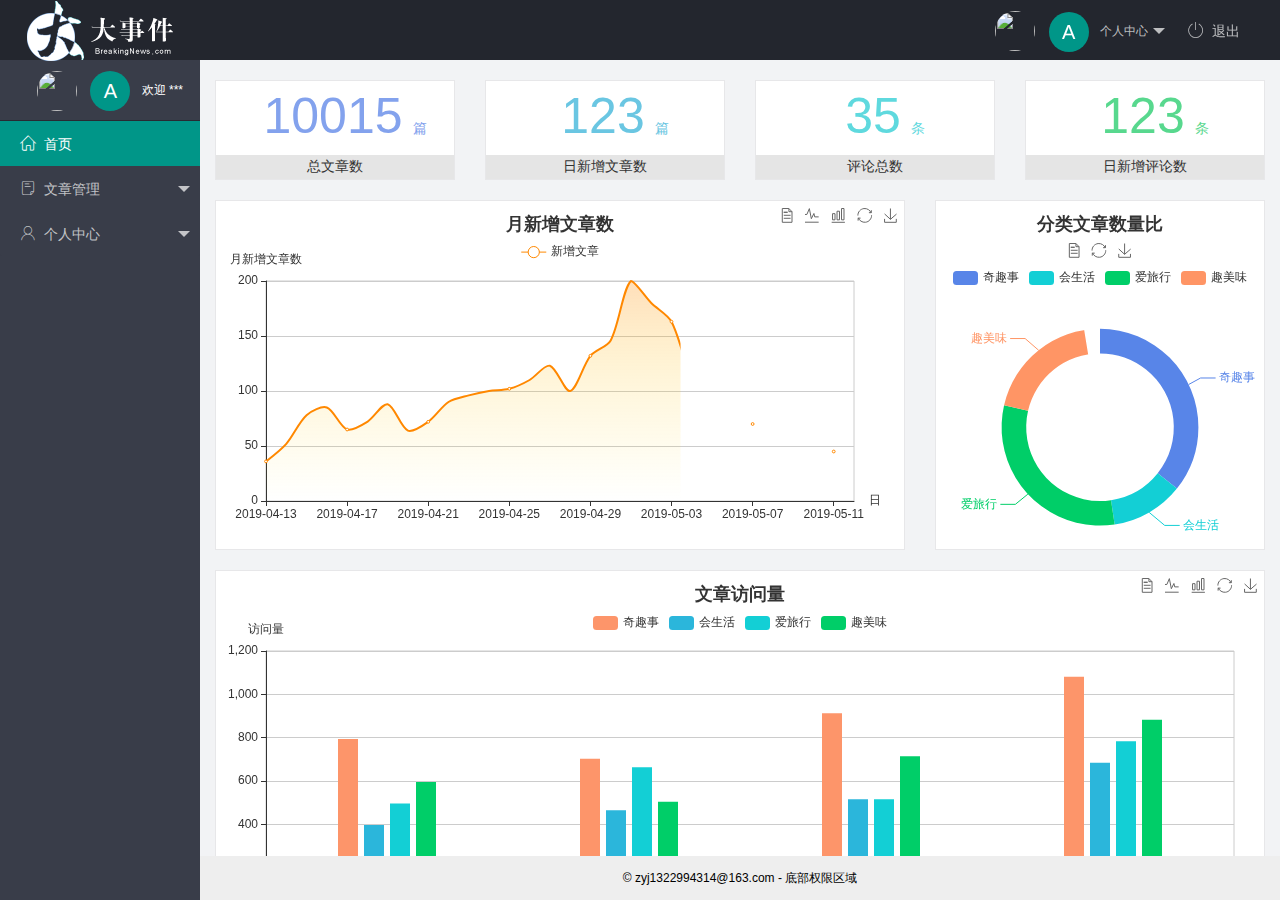
==== commit 36ad588f: "构建项目的文章列表框架" ====
--- a/home/index.html
+++ b/home/index.html
@@ -27,7 +27,7 @@
                     </a>
                     <dl class="layui-nav-child">
                         <dd><a href="../user/user_info.html" target="fm">基本资料</a></dd>
-                        <dd><a href=" ">更换头像</a></dd>
+                        <dd><a href="../user/user_avatar.html" target="fm">更换头像</a></dd>
                         <dd><a href="../user/user_pwd.html" target="fm">重置密码</a></dd>
                     </dl>
                 </li>
@@ -52,11 +52,11 @@
                     <li class="layui-nav-item ">
                         <a class="" href="javascript:;"><span class="iconfont icon-16"></span>文章管理</a>
                         <dl class="layui-nav-child">
-                            <dd><a href="javascript:;"><i class="layui-icon layui-icon-app"></i>
+                            <dd><a href="../article/art_cate.html" target="fm"><i class="layui-icon layui-icon-app"></i>
                                     文章类别</a></dd>
-                            <dd><a href="javascript:;"><i class="layui-icon layui-icon-list"></i>
+                            <dd><a href="../article/art_list.html" target="fm"><i class="layui-icon layui-icon-list"></i>
                                     文章列表</a></dd>
-                            <dd><a href="javascript:;"><i class="layui-icon layui-icon-template"></i>
+                            <dd><a href="../article/art_pub.html" target="fm"><i class="layui-icon layui-icon-template"></i>
                                     发布列表</a></dd>
                         </dl>
                     </li>
@@ -66,7 +66,8 @@
                             <dd><a href="../user/user_info.html" target="fm"><i
                                         class="layui-icon layui-icon-template-1"></i>
                                     基本资料</a></dd>
-                            <dd><a href="javascript:;"><i class="layui-icon layui-icon-username"></i>
+                            <dd><a href="../user/user_avatar.html" target="fm"><i
+                                        class="layui-icon layui-icon-username"></i>
                                     更换头像</a></dd>
                             <dd><a href="../user/user_pwd.html" target="fm"><i
                                         class="layui-icon layui-icon-password"></i>
